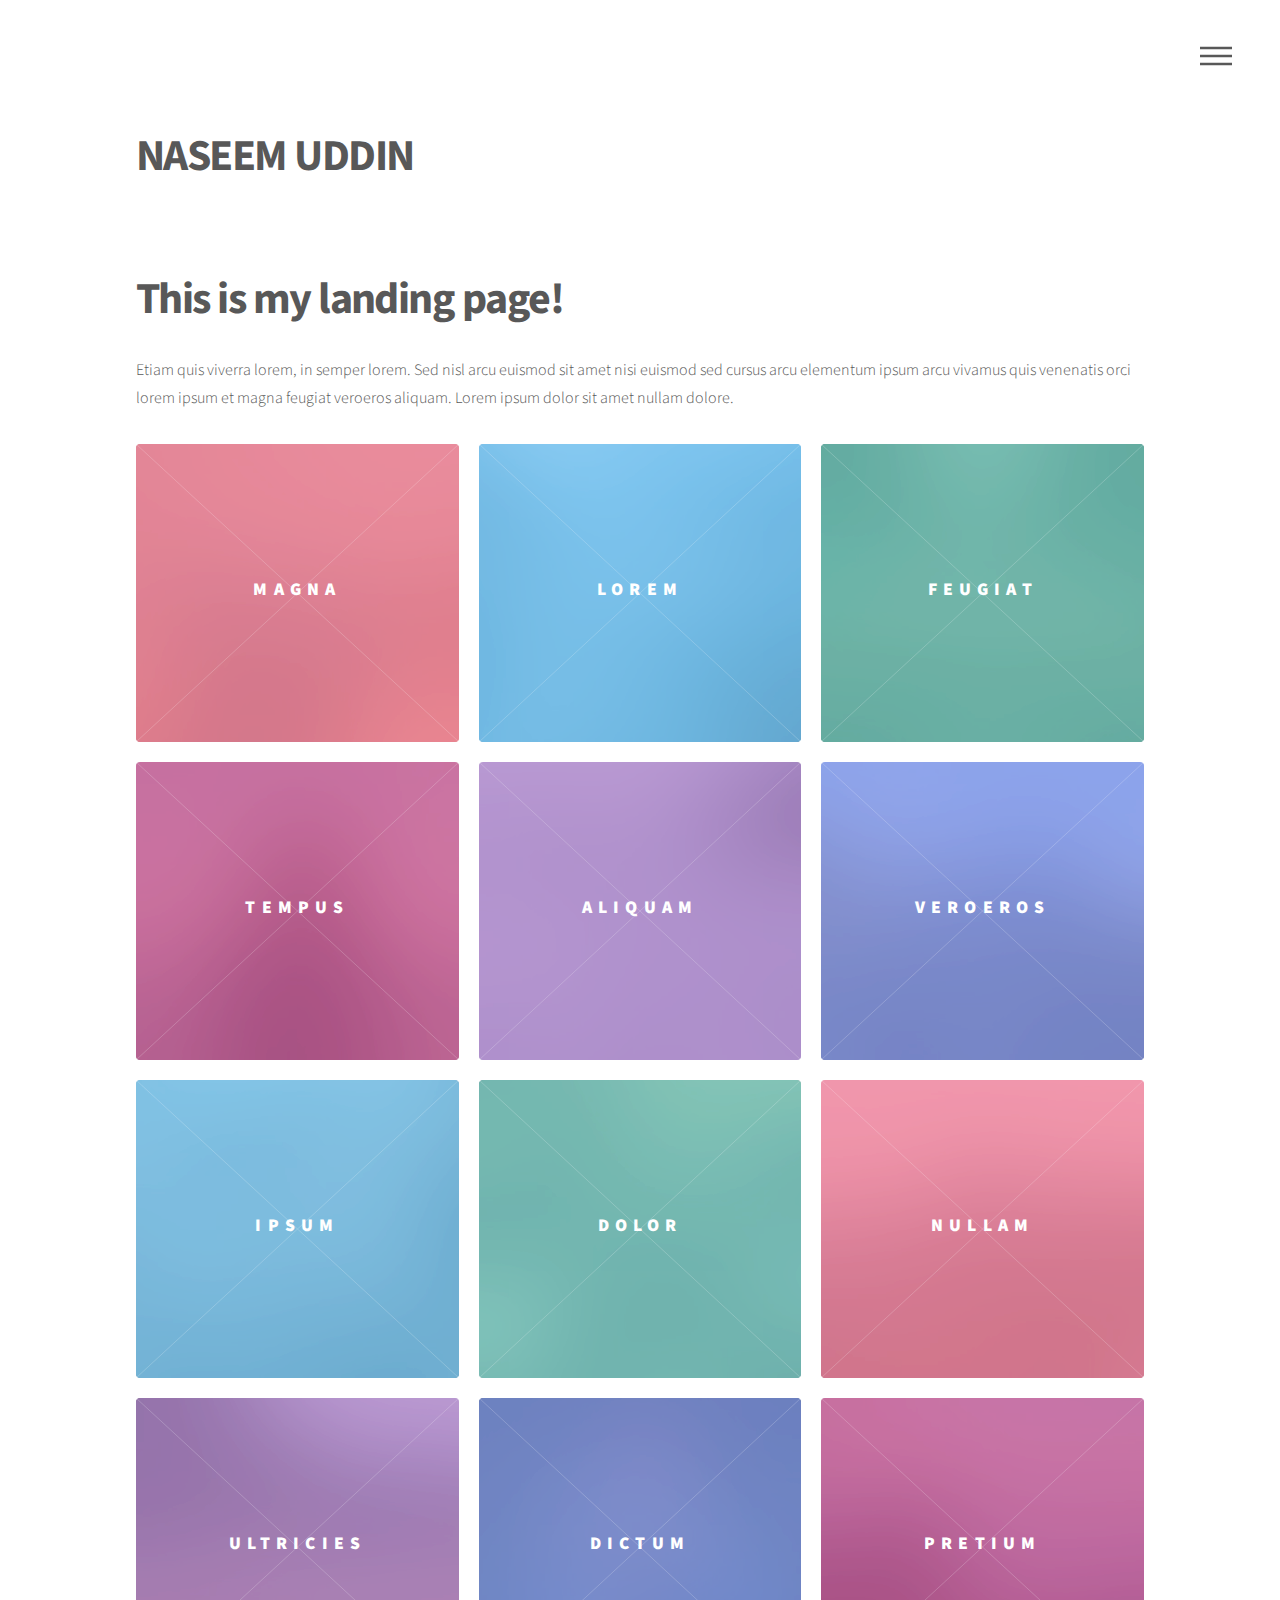
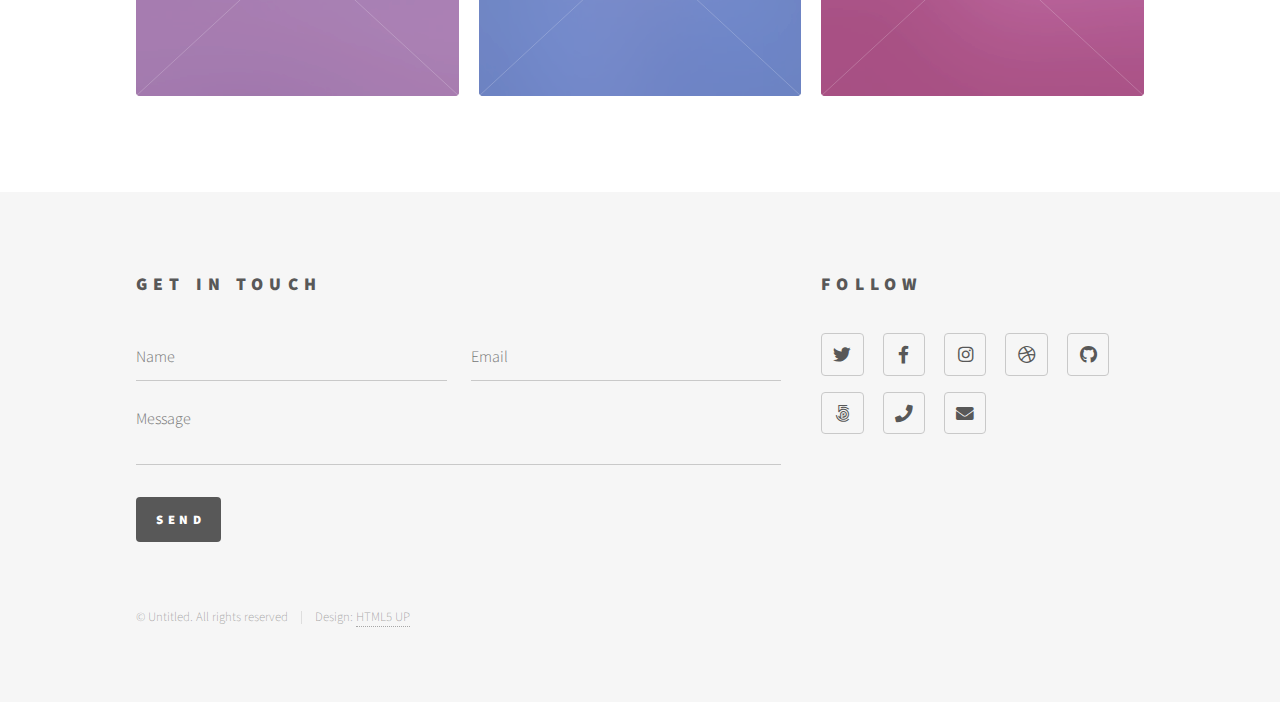
==== index.html @ 799dd259 "first commit" ====
<!DOCTYPE HTML>
<!--
	Phantom by HTML5 UP
	html5up.net | @ajlkn
	Free for personal and commercial use under the CCA 3.0 license (html5up.net/license)
-->
<html>
	<head>
		<title>Naseem Uddin</title>
		<meta charset="utf-8" />
		<meta name="viewport" content="width=device-width, initial-scale=1, user-scalable=no" />
		<link rel="stylesheet" href="assets/css/main.css" />
		<noscript><link rel="stylesheet" href="assets/css/noscript.css" /></noscript>
	</head>
	<body class="is-preload">
		<!-- Wrapper -->
			<div id="wrapper">

				<!-- Header -->
					<header id="header">
						<div class="inner">

							<!-- Logo -->
								<a href="index.html" class="logo">
									<h1><span class="title">Naseem Uddin</span></h1>
								</a>

							<!-- Nav -->
								<nav>
									<ul>
										<li><a href="#menu">Menu</a></li>
									</ul>
								</nav>

						</div>
					</header>

				<!-- Menu -->
					<nav id="menu">
						<h2>Menu</h2>
						<ul>
							<li><a href="index.html">Home</a></li>
							<li><a href="generic.html">Ipsum veroeros</a></li>
							<li><a href="generic.html">Tempus etiam</a></li>
							<li><a href="generic.html">Consequat dolor</a></li>
							<li><a href="elements.html">Elements</a></li>
						</ul>
					</nav>

				<!-- Main -->
					<div id="main">
						<div class="inner">
							<header>
								<h1>This is my landing page!</h1>
								<p>Etiam quis viverra lorem, in semper lorem. Sed nisl arcu euismod sit amet nisi euismod sed cursus arcu elementum ipsum arcu vivamus quis venenatis orci lorem ipsum et magna feugiat veroeros aliquam. Lorem ipsum dolor sit amet nullam dolore.</p>
							</header>
							<section class="tiles">
								<article class="style1">
									<span class="image">
										<img src="images/pic01.jpg" alt="" />
									</span>
									<a href="generic.html">
										<h2>Magna</h2>
										<div class="content">
											<p>Sed nisl arcu euismod sit amet nisi lorem etiam dolor veroeros et feugiat.</p>
										</div>
									</a>
								</article>
								<article class="style2">
									<span class="image">
										<img src="images/pic02.jpg" alt="" />
									</span>
									<a href="generic.html">
										<h2>Lorem</h2>
										<div class="content">
											<p>Sed nisl arcu euismod sit amet nisi lorem etiam dolor veroeros et feugiat.</p>
										</div>
									</a>
								</article>
								<article class="style3">
									<span class="image">
										<img src="images/pic03.jpg" alt="" />
									</span>
									<a href="generic.html">
										<h2>Feugiat</h2>
										<div class="content">
											<p>Sed nisl arcu euismod sit amet nisi lorem etiam dolor veroeros et feugiat.</p>
										</div>
									</a>
								</article>
								<article class="style4">
									<span class="image">
										<img src="images/pic04.jpg" alt="" />
									</span>
									<a href="generic.html">
										<h2>Tempus</h2>
										<div class="content">
											<p>Sed nisl arcu euismod sit amet nisi lorem etiam dolor veroeros et feugiat.</p>
										</div>
									</a>
								</article>
								<article class="style5">
									<span class="image">
										<img src="images/pic05.jpg" alt="" />
									</span>
									<a href="generic.html">
										<h2>Aliquam</h2>
										<div class="content">
											<p>Sed nisl arcu euismod sit amet nisi lorem etiam dolor veroeros et feugiat.</p>
										</div>
									</a>
								</article>
								<article class="style6">
									<span class="image">
										<img src="images/pic06.jpg" alt="" />
									</span>
									<a href="generic.html">
										<h2>Veroeros</h2>
										<div class="content">
											<p>Sed nisl arcu euismod sit amet nisi lorem etiam dolor veroeros et feugiat.</p>
										</div>
									</a>
								</article>
								<article class="style2">
									<span class="image">
										<img src="images/pic07.jpg" alt="" />
									</span>
									<a href="generic.html">
										<h2>Ipsum</h2>
										<div class="content">
											<p>Sed nisl arcu euismod sit amet nisi lorem etiam dolor veroeros et feugiat.</p>
										</div>
									</a>
								</article>
								<article class="style3">
									<span class="image">
										<img src="images/pic08.jpg" alt="" />
									</span>
									<a href="generic.html">
										<h2>Dolor</h2>
										<div class="content">
											<p>Sed nisl arcu euismod sit amet nisi lorem etiam dolor veroeros et feugiat.</p>
										</div>
									</a>
								</article>
								<article class="style1">
									<span class="image">
										<img src="images/pic09.jpg" alt="" />
									</span>
									<a href="generic.html">
										<h2>Nullam</h2>
										<div class="content">
											<p>Sed nisl arcu euismod sit amet nisi lorem etiam dolor veroeros et feugiat.</p>
										</div>
									</a>
								</article>
								<article class="style5">
									<span class="image">
										<img src="images/pic10.jpg" alt="" />
									</span>
									<a href="generic.html">
										<h2>Ultricies</h2>
										<div class="content">
											<p>Sed nisl arcu euismod sit amet nisi lorem etiam dolor veroeros et feugiat.</p>
										</div>
									</a>
								</article>
								<article class="style6">
									<span class="image">
										<img src="images/pic11.jpg" alt="" />
									</span>
									<a href="generic.html">
										<h2>Dictum</h2>
										<div class="content">
											<p>Sed nisl arcu euismod sit amet nisi lorem etiam dolor veroeros et feugiat.</p>
										</div>
									</a>
								</article>
								<article class="style4">
									<span class="image">
										<img src="images/pic12.jpg" alt="" />
									</span>
									<a href="generic.html">
										<h2>Pretium</h2>
										<div class="content">
											<p>Sed nisl arcu euismod sit amet nisi lorem etiam dolor veroeros et feugiat.</p>
										</div>
									</a>
								</article>
							</section>
						</div>
					</div>

				<!-- Footer -->
					<footer id="footer">
						<div class="inner">
							<section>
								<h2>Get in touch</h2>
								<form method="post" action="#">
									<div class="fields">
										<div class="field half">
											<input type="text" name="name" id="name" placeholder="Name" />
										</div>
										<div class="field half">
											<input type="email" name="email" id="email" placeholder="Email" />
										</div>
										<div class="field">
											<textarea name="message" id="message" placeholder="Message"></textarea>
										</div>
									</div>
									<ul class="actions">
										<li><input type="submit" value="Send" class="primary" /></li>
									</ul>
								</form>
							</section>
							<section>
								<h2>Follow</h2>
								<ul class="icons">
									<li><a href="#" class="icon brands style2 fa-twitter"><span class="label">Twitter</span></a></li>
									<li><a href="#" class="icon brands style2 fa-facebook-f"><span class="label">Facebook</span></a></li>
									<li><a href="#" class="icon brands style2 fa-instagram"><span class="label">Instagram</span></a></li>
									<li><a href="#" class="icon brands style2 fa-dribbble"><span class="label">Dribbble</span></a></li>
									<li><a href="#" class="icon brands style2 fa-github"><span class="label">GitHub</span></a></li>
									<li><a href="#" class="icon brands style2 fa-500px"><span class="label">500px</span></a></li>
									<li><a href="#" class="icon solid style2 fa-phone"><span class="label">Phone</span></a></li>
									<li><a href="#" class="icon solid style2 fa-envelope"><span class="label">Email</span></a></li>
								</ul>
							</section>
							<ul class="copyright">
								<li>&copy; Untitled. All rights reserved</li><li>Design: <a href="http://html5up.net">HTML5 UP</a></li>
							</ul>
						</div>
					</footer>

			</div>

		<!-- Scripts -->
			<script src="assets/js/jquery.min.js"></script>
			<script src="assets/js/browser.min.js"></script>
			<script src="assets/js/breakpoints.min.js"></script>
			<script src="assets/js/util.js"></script>
			<script src="assets/js/main.js"></script>

	</body>
</html>
---- assets/css/main.css ----
@import url(fontawesome-all.min.css);
@import url("https://fonts.googleapis.com/css?family=Source+Sans+Pro:300,700,900");

/*
	Phantom by HTML5 UP
	html5up.net | @ajlkn
	Free for personal and commercial use under the CCA 3.0 license (html5up.net/license)
*/

html, body, div, span, applet, object,
iframe, h1, h2, h3, h4, h5, h6, p, blockquote,
pre, a, abbr, acronym, address, big, cite,
code, del, dfn, em, img, ins, kbd, q, s, samp,
small, strike, strong, sub, sup, tt, var, b,
u, i, center, dl, dt, dd, ol, ul, li, fieldset,
form, label, legend, table, caption, tbody,
tfoot, thead, tr, th, td, article, aside,
canvas, details, embed, figure, figcaption,
footer, header, hgroup, menu, nav, output, ruby,
section, summary, time, mark, audio, video {
	margin: 0;
	padding: 0;
	border: 0;
	font-size: 100%;
	font: inherit;
	vertical-align: baseline;}

article, aside, details, figcaption, figure,
footer, header, hgroup, menu, nav, section {
	display: block;}

body {
	line-height: 1;
}

ol, ul {
	list-style: none;
}

blockquote, q {
	quotes: none;
}

	blockquote:before, blockquote:after, q:before, q:after {
		content: '';
		content: none;
	}

table {
	border-collapse: collapse;
	border-spacing: 0;
}

body {
	-webkit-text-size-adjust: none;
}

mark {
	background-color: transparent;
	color: inherit;
}

input::-moz-focus-inner {
	border: 0;
	padding: 0;
}

input, select, textarea {
	-moz-appearance: none;
	-webkit-appearance: none;
	-ms-appearance: none;
	appearance: none;
}

/* Basic */

	@-ms-viewport {
		width: device-width;
	}

	body {
		-ms-overflow-style: scrollbar;
	}

	@media screen and (max-width: 480px) {

		html, body {
			min-width: 320px;
		}

	}

	html {
		box-sizing: border-box;
	}

	*, *:before, *:after {
		box-sizing: inherit;
	}

	body {
		background: #ffffff;
	}

		body.is-preload *, body.is-preload *:before, body.is-preload *:after {
			-moz-animation: none !important;
			-webkit-animation: none !important;
			-ms-animation: none !important;
			animation: none !important;
			-moz-transition: none !important;
			-webkit-transition: none !important;
			-ms-transition: none !important;
			transition: none !important;
		}

/* Type */

	body, input, select, textarea {
		color: #585858;
		font-family: "Source Sans Pro", Helvetica, sans-serif;
		font-size: 16pt;
		font-weight: 300;
		line-height: 1.75;
	}

		@media screen and (max-width: 1680px) {

			body, input, select, textarea {
				font-size: 14pt;
			}

		}

		@media screen and (max-width: 1280px) {

			body, input, select, textarea {
				font-size: 12pt;
			}

		}

	a {
		-moz-transition: border-bottom-color 0.2s ease, color 0.2s ease;
		-webkit-transition: border-bottom-color 0.2s ease, color 0.2s ease;
		-ms-transition: border-bottom-color 0.2s ease, color 0.2s ease;
		transition: border-bottom-color 0.2s ease, color 0.2s ease;
		text-decoration: none;
		color: #585858;
		border-bottom: dotted 1px rgba(88, 88, 88, 0.5);
	}

		a:hover {
			border-bottom-color: transparent;
			color: #f2849e !important;
		}

	strong, b {
		font-weight: 900;
	}

	em, i {
		font-style: italic;
	}

	p {
		margin: 0 0 2em 0;
	}

	h1 {
		font-size: 2.75em;
		font-weight: 700;
		line-height: 1.3;
		margin: 0 0 1em 0;
		letter-spacing: -0.035em;
	}

		h1 a {
			color: inherit;
		}

		@media screen and (max-width: 736px) {

			h1 {
				font-size: 2em;
				margin: 0 0 1em 0;
			}

		}

		@media screen and (max-width: 360px) {

			h1 {
				font-size: 1.75em;
			}

		}

	h2, h3, h4, h5, h6 {
		font-weight: 900;
		line-height: 1.5;
		margin: 0 0 2em 0;
		text-transform: uppercase;
		letter-spacing: 0.35em;
	}

		h2 a, h3 a, h4 a, h5 a, h6 a {
			color: inherit;
		}

	h2 {
		font-size: 1.1em;
	}

	h3 {
		font-size: 1em;
	}

	h4 {
		font-size: 0.8em;
	}

	h5 {
		font-size: 0.8em;
	}

	h6 {
		font-size: 0.8em;
	}

	@media screen and (max-width: 980px) {

		h1 br, h2 br, h3 br, h4 br, h5 br, h6 br {
			display: none;
		}

	}

	@media screen and (max-width: 736px) {

		h2 {
			font-size: 1em;
		}

		h3 {
			font-size: 0.8em;
		}

	}

	sub {
		font-size: 0.8em;
		position: relative;
		top: 0.5em;
	}

	sup {
		font-size: 0.8em;
		position: relative;
		top: -0.5em;
	}

	blockquote {
		border-left: solid 4px #c9c9c9;
		font-style: italic;
		margin: 0 0 2em 0;
		padding: 0.5em 0 0.5em 2em;
	}

	code {
		background: rgba(144, 144, 144, 0.075);
		border-radius: 4px;
		border: solid 1px #c9c9c9;
		font-family: "Courier New", monospace;
		font-size: 0.9em;
		margin: 0 0.25em;
		padding: 0.25em 0.65em;
	}

	pre {
		-webkit-overflow-scrolling: touch;
		font-family: "Courier New", monospace;
		font-size: 0.9em;
		margin: 0 0 2em 0;
	}

		pre code {
			display: block;
			line-height: 1.75;
			padding: 1em 1.5em;
			overflow-x: auto;
		}

	hr {
		border: 0;
		border-bottom: solid 1px #c9c9c9;
		margin: 2em 0;
	}

		hr.major {
			margin: 3em 0;
		}

	.align-left {
		text-align: left;
	}

	.align-center {
		text-align: center;
	}

	.align-right {
		text-align: right;
	}

/* Row */

	.row {
		display: flex;
		flex-wrap: wrap;
		box-sizing: border-box;
		align-items: stretch;
	}

		.row > * {
			box-sizing: border-box;
		}

		.row.gtr-uniform > * > :last-child {
			margin-bottom: 0;
		}

		.row.aln-left {
			justify-content: flex-start;
		}

		.row.aln-center {
			justify-content: center;
		}

		.row.aln-right {
			justify-content: flex-end;
		}

		.row.aln-top {
			align-items: flex-start;
		}

		.row.aln-middle {
			align-items: center;
		}

		.row.aln-bottom {
			align-items: flex-end;
		}

		.row > .imp {
			order: -1;
		}

		.row > .col-1 {
			width: 8.33333%;
		}

		.row > .off-1 {
			margin-left: 8.33333%;
		}

		.row > .col-2 {
			width: 16.66667%;
		}

		.row > .off-2 {
			margin-left: 16.66667%;
		}

		.row > .col-3 {
			width: 25%;
		}

		.row > .off-3 {
			margin-left: 25%;
		}

		.row > .col-4 {
			width: 33.33333%;
		}

		.row > .off-4 {
			margin-left: 33.33333%;
		}

		.row > .col-5 {
			width: 41.66667%;
		}

		.row > .off-5 {
			margin-left: 41.66667%;
		}

		.row > .col-6 {
			width: 50%;
		}

		.row > .off-6 {
			margin-left: 50%;
		}

		.row > .col-7 {
			width: 58.33333%;
		}

		.row > .off-7 {
			margin-left: 58.33333%;
		}

		.row > .col-8 {
			width: 66.66667%;
		}

		.row > .off-8 {
			margin-left: 66.66667%;
		}

		.row > .col-9 {
			width: 75%;
		}

		.row > .off-9 {
			margin-left: 75%;
		}

		.row > .col-10 {
			width: 83.33333%;
		}

		.row > .off-10 {
			margin-left: 83.33333%;
		}

		.row > .col-11 {
			width: 91.66667%;
		}

		.row > .off-11 {
			margin-left: 91.66667%;
		}

		.row > .col-12 {
			width: 100%;
		}

		.row > .off-12 {
			margin-left: 100%;
		}

		.row.gtr-0 {
			margin-top: 0;
			margin-left: 0em;
		}

			.row.gtr-0 > * {
				padding: 0 0 0 0em;
			}

			.row.gtr-0.gtr-uniform {
				margin-top: 0em;
			}

				.row.gtr-0.gtr-uniform > * {
					padding-top: 0em;
				}

		.row.gtr-25 {
			margin-top: 0;
			margin-left: -0.5em;
		}

			.row.gtr-25 > * {
				padding: 0 0 0 0.5em;
			}

			.row.gtr-25.gtr-uniform {
				margin-top: -0.5em;
			}

				.row.gtr-25.gtr-uniform > * {
					padding-top: 0.5em;
				}

		.row.gtr-50 {
			margin-top: 0;
			margin-left: -1em;
		}

			.row.gtr-50 > * {
				padding: 0 0 0 1em;
			}

			.row.gtr-50.gtr-uniform {
				margin-top: -1em;
			}

				.row.gtr-50.gtr-uniform > * {
					padding-top: 1em;
				}

		.row {
			margin-top: 0;
			margin-left: -2em;
		}

			.row > * {
				padding: 0 0 0 2em;
			}

			.row.gtr-uniform {
				margin-top: -2em;
			}

				.row.gtr-uniform > * {
					padding-top: 2em;
				}

		.row.gtr-150 {
			margin-top: 0;
			margin-left: -3em;
		}

			.row.gtr-150 > * {
				padding: 0 0 0 3em;
			}

			.row.gtr-150.gtr-uniform {
				margin-top: -3em;
			}

				.row.gtr-150.gtr-uniform > * {
					padding-top: 3em;
				}

		.row.gtr-200 {
			margin-top: 0;
			margin-left: -4em;
		}

			.row.gtr-200 > * {
				padding: 0 0 0 4em;
			}

			.row.gtr-200.gtr-uniform {
				margin-top: -4em;
			}

				.row.gtr-200.gtr-uniform > * {
					padding-top: 4em;
				}

		@media screen and (max-width: 1680px) {

			.row {
				display: flex;
				flex-wrap: wrap;
				box-sizing: border-box;
				align-items: stretch;
			}

				.row > * {
					box-sizing: border-box;
				}

				.row.gtr-uniform > * > :last-child {
					margin-bottom: 0;
				}

				.row.aln-left {
					justify-content: flex-start;
				}

				.row.aln-center {
					justify-content: center;
				}

				.row.aln-right {
					justify-content: flex-end;
				}

				.row.aln-top {
					align-items: flex-start;
				}

				.row.aln-middle {
					align-items: center;
				}

				.row.aln-bottom {
					align-items: flex-end;
				}

				.row > .imp-xlarge {
					order: -1;
				}

				.row > .col-1-xlarge {
					width: 8.33333%;
				}

				.row > .off-1-xlarge {
					margin-left: 8.33333%;
				}

				.row > .col-2-xlarge {
					width: 16.66667%;
				}

				.row > .off-2-xlarge {
					margin-left: 16.66667%;
				}

				.row > .col-3-xlarge {
					width: 25%;
				}

				.row > .off-3-xlarge {
					margin-left: 25%;
				}

				.row > .col-4-xlarge {
					width: 33.33333%;
				}

				.row > .off-4-xlarge {
					margin-left: 33.33333%;
				}

				.row > .col-5-xlarge {
					width: 41.66667%;
				}

				.row > .off-5-xlarge {
					margin-left: 41.66667%;
				}

				.row > .col-6-xlarge {
					width: 50%;
				}

				.row > .off-6-xlarge {
					margin-left: 50%;
				}

				.row > .col-7-xlarge {
					width: 58.33333%;
				}

				.row > .off-7-xlarge {
					margin-left: 58.33333%;
				}

				.row > .col-8-xlarge {
					width: 66.66667%;
				}

				.row > .off-8-xlarge {
					margin-left: 66.66667%;
				}

				.row > .col-9-xlarge {
					width: 75%;
				}

				.row > .off-9-xlarge {
					margin-left: 75%;
				}

				.row > .col-10-xlarge {
					width: 83.33333%;
				}

				.row > .off-10-xlarge {
					margin-left: 83.33333%;
				}

				.row > .col-11-xlarge {
					width: 91.66667%;
				}

				.row > .off-11-xlarge {
					margin-left: 91.66667%;
				}

				.row > .col-12-xlarge {
					width: 100%;
				}

				.row > .off-12-xlarge {
					margin-left: 100%;
				}

				.row.gtr-0 {
					margin-top: 0;
					margin-left: 0em;
				}

					.row.gtr-0 > * {
						padding: 0 0 0 0em;
					}

					.row.gtr-0.gtr-uniform {
						margin-top: 0em;
					}

						.row.gtr-0.gtr-uniform > * {
							padding-top: 0em;
						}

				.row.gtr-25 {
					margin-top: 0;
					margin-left: -0.5em;
				}

					.row.gtr-25 > * {
						padding: 0 0 0 0.5em;
					}

					.row.gtr-25.gtr-uniform {
						margin-top: -0.5em;
					}

						.row.gtr-25.gtr-uniform > * {
							padding-top: 0.5em;
						}

				.row.gtr-50 {
					margin-top: 0;
					margin-left: -1em;
				}

					.row.gtr-50 > * {
						padding: 0 0 0 1em;
					}

					.row.gtr-50.gtr-uniform {
						margin-top: -1em;
					}

						.row.gtr-50.gtr-uniform > * {
							padding-top: 1em;
						}

				.row {
					margin-top: 0;
					margin-left: -2em;
				}

					.row > * {
						padding: 0 0 0 2em;
					}

					.row.gtr-uniform {
						margin-top: -2em;
					}

						.row.gtr-uniform > * {
							padding-top: 2em;
						}

				.row.gtr-150 {
					margin-top: 0;
					margin-left: -3em;
				}

					.row.gtr-150 > * {
						padding: 0 0 0 3em;
					}

					.row.gtr-150.gtr-uniform {
						margin-top: -3em;
					}

						.row.gtr-150.gtr-uniform > * {
							padding-top: 3em;
						}

				.row.gtr-200 {
					margin-top: 0;
					margin-left: -4em;
				}

					.row.gtr-200 > * {
						padding: 0 0 0 4em;
					}

					.row.gtr-200.gtr-uniform {
						margin-top: -4em;
					}

						.row.gtr-200.gtr-uniform > * {
							padding-top: 4em;
						}

		}

		@media screen and (max-width: 1280px) {

			.row {
				display: flex;
				flex-wrap: wrap;
				box-sizing: border-box;
				align-items: stretch;
			}

				.row > * {
					box-sizing: border-box;
				}

				.row.gtr-uniform > * > :last-child {
					margin-bottom: 0;
				}

				.row.aln-left {
					justify-content: flex-start;
				}

				.row.aln-center {
					justify-content: center;
				}

				.row.aln-right {
					justify-content: flex-end;
				}

				.row.aln-top {
					align-items: flex-start;
				}

				.row.aln-middle {
					align-items: center;
				}

				.row.aln-bottom {
					align-items: flex-end;
				}

				.row > .imp-large {
					order: -1;
				}

				.row > .col-1-large {
					width: 8.33333%;
				}

				.row > .off-1-large {
					margin-left: 8.33333%;
				}

				.row > .col-2-large {
					width: 16.66667%;
				}

				.row > .off-2-large {
					margin-left: 16.66667%;
				}

				.row > .col-3-large {
					width: 25%;
				}

				.row > .off-3-large {
					margin-left: 25%;
				}

				.row > .col-4-large {
					width: 33.33333%;
				}

				.row > .off-4-large {
					margin-left: 33.33333%;
				}

				.row > .col-5-large {
					width: 41.66667%;
				}

				.row > .off-5-large {
					margin-left: 41.66667%;
				}

				.row > .col-6-large {
					width: 50%;
				}

				.row > .off-6-large {
					margin-left: 50%;
				}

				.row > .col-7-large {
					width: 58.33333%;
				}

				.row > .off-7-large {
					margin-left: 58.33333%;
				}

				.row > .col-8-large {
					width: 66.66667%;
				}

				.row > .off-8-large {
					margin-left: 66.66667%;
				}

				.row > .col-9-large {
					width: 75%;
				}

				.row > .off-9-large {
					margin-left: 75%;
				}

				.row > .col-10-large {
					width: 83.33333%;
				}

				.row > .off-10-large {
					margin-left: 83.33333%;
				}

				.row > .col-11-large {
					width: 91.66667%;
				}

				.row > .off-11-large {
					margin-left: 91.66667%;
				}

				.row > .col-12-large {
					width: 100%;
				}

				.row > .off-12-large {
					margin-left: 100%;
				}

				.row.gtr-0 {
					margin-top: 0;
					margin-left: 0em;
				}

					.row.gtr-0 > * {
						padding: 0 0 0 0em;
					}

					.row.gtr-0.gtr-uniform {
						margin-top: 0em;
					}

						.row.gtr-0.gtr-uniform > * {
							padding-top: 0em;
						}

				.row.gtr-25 {
					margin-top: 0;
					margin-left: -0.5em;
				}

					.row.gtr-25 > * {
						padding: 0 0 0 0.5em;
					}

					.row.gtr-25.gtr-uniform {
						margin-top: -0.5em;
					}

						.row.gtr-25.gtr-uniform > * {
							padding-top: 0.5em;
						}

				.row.gtr-50 {
					margin-top: 0;
					margin-left: -1em;
				}

					.row.gtr-50 > * {
						padding: 0 0 0 1em;
					}

					.row.gtr-50.gtr-uniform {
						margin-top: -1em;
					}

						.row.gtr-50.gtr-uniform > * {
							padding-top: 1em;
						}

				.row {
					margin-top: 0;
					margin-left: -2em;
				}

					.row > * {
						padding: 0 0 0 2em;
					}

					.row.gtr-uniform {
						margin-top: -2em;
					}

						.row.gtr-uniform > * {
							padding-top: 2em;
						}

				.row.gtr-150 {
					margin-top: 0;
					margin-left: -3em;
				}

					.row.gtr-150 > * {
						padding: 0 0 0 3em;
					}

					.row.gtr-150.gtr-uniform {
						margin-top: -3em;
					}

						.row.gtr-150.gtr-uniform > * {
							padding-top: 3em;
						}

				.row.gtr-200 {
					margin-top: 0;
					margin-left: -4em;
				}

					.row.gtr-200 > * {
						padding: 0 0 0 4em;
					}

					.row.gtr-200.gtr-uniform {
						margin-top: -4em;
					}

						.row.gtr-200.gtr-uniform > * {
							padding-top: 4em;
						}

		}

		@media screen and (max-width: 980px) {

			.row {
				display: flex;
				flex-wrap: wrap;
				box-sizing: border-box;
				align-items: stretch;
			}

				.row > * {
					box-sizing: border-box;
				}

				.row.gtr-uniform > * > :last-child {
					margin-bottom: 0;
				}

				.row.aln-left {
					justify-content: flex-start;
				}

				.row.aln-center {
					justify-content: center;
				}

				.row.aln-right {
					justify-content: flex-end;
				}

				.row.aln-top {
					align-items: flex-start;
				}

				.row.aln-middle {
					align-items: center;
				}

				.row.aln-bottom {
					align-items: flex-end;
				}

				.row > .imp-medium {
					order: -1;
				}

				.row > .col-1-medium {
					width: 8.33333%;
				}

				.row > .off-1-medium {
					margin-left: 8.33333%;
				}

				.row > .col-2-medium {
					width: 16.66667%;
				}

				.row > .off-2-medium {
					margin-left: 16.66667%;
				}

				.row > .col-3-medium {
					width: 25%;
				}

				.row > .off-3-medium {
					margin-left: 25%;
				}

				.row > .col-4-medium {
					width: 33.33333%;
				}

				.row > .off-4-medium {
					margin-left: 33.33333%;
				}

				.row > .col-5-medium {
					width: 41.66667%;
				}

				.row > .off-5-medium {
					margin-left: 41.66667%;
				}

				.row > .col-6-medium {
					width: 50%;
				}

				.row > .off-6-medium {
					margin-left: 50%;
				}

				.row > .col-7-medium {
					width: 58.33333%;
				}

				.row > .off-7-medium {
					margin-left: 58.33333%;
				}

				.row > .col-8-medium {
					width: 66.66667%;
				}

				.row > .off-8-medium {
					margin-left: 66.66667%;
				}

				.row > .col-9-medium {
					width: 75%;
				}

				.row > .off-9-medium {
					margin-left: 75%;
				}

				.row > .col-10-medium {
					width: 83.33333%;
				}

				.row > .off-10-medium {
					margin-left: 83.33333%;
				}

				.row > .col-11-medium {
					width: 91.66667%;
				}

				.row > .off-11-medium {
					margin-left: 91.66667%;
				}

				.row > .col-12-medium {
					width: 100%;
				}

				.row > .off-12-medium {
					margin-left: 100%;
				}

				.row.gtr-0 {
					margin-top: 0;
					margin-left: 0em;
				}

					.row.gtr-0 > * {
						padding: 0 0 0 0em;
					}

					.row.gtr-0.gtr-uniform {
						margin-top: 0em;
					}

						.row.gtr-0.gtr-uniform > * {
							padding-top: 0em;
						}

				.row.gtr-25 {
					margin-top: 0;
					margin-left: -0.375em;
				}

					.row.gtr-25 > * {
						padding: 0 0 0 0.375em;
					}

					.row.gtr-25.gtr-uniform {
						margin-top: -0.375em;
					}

						.row.gtr-25.gtr-uniform > * {
							padding-top: 0.375em;
						}

				.row.gtr-50 {
					margin-top: 0;
					margin-left: -0.75em;
				}

					.row.gtr-50 > * {
						padding: 0 0 0 0.75em;
					}

					.row.gtr-50.gtr-uniform {
						margin-top: -0.75em;
					}

						.row.gtr-50.gtr-uniform > * {
							padding-top: 0.75em;
						}

				.row {
					margin-top: 0;
					margin-left: -1.5em;
				}

					.row > * {
						padding: 0 0 0 1.5em;
					}

					.row.gtr-uniform {
						margin-top: -1.5em;
					}

						.row.gtr-uniform > * {
							padding-top: 1.5em;
						}

				.row.gtr-150 {
					margin-top: 0;
					margin-left: -2.25em;
				}

					.row.gtr-150 > * {
						padding: 0 0 0 2.25em;
					}

					.row.gtr-150.gtr-uniform {
						margin-top: -2.25em;
					}

						.row.gtr-150.gtr-uniform > * {
							padding-top: 2.25em;
						}

				.row.gtr-200 {
					margin-top: 0;
					margin-left: -3em;
				}

					.row.gtr-200 > * {
						padding: 0 0 0 3em;
					}

					.row.gtr-200.gtr-uniform {
						margin-top: -3em;
					}

						.row.gtr-200.gtr-uniform > * {
							padding-top: 3em;
						}

		}

		@media screen and (max-width: 736px) {

			.row {
				display: flex;
				flex-wrap: wrap;
				box-sizing: border-box;
				align-items: stretch;
			}

				.row > * {
					box-sizing: border-box;
				}

				.row.gtr-uniform > * > :last-child {
					margin-bottom: 0;
				}

				.row.aln-left {
					justify-content: flex-start;
				}

				.row.aln-center {
					justify-content: center;
				}

				.row.aln-right {
					justify-content: flex-end;
				}

				.row.aln-top {
					align-items: flex-start;
				}

				.row.aln-middle {
					align-items: center;
				}

				.row.aln-bottom {
					align-items: flex-end;
				}

				.row > .imp-small {
					order: -1;
				}

				.row > .col-1-small {
					width: 8.33333%;
				}

				.row > .off-1-small {
					margin-left: 8.33333%;
				}

				.row > .col-2-small {
					width: 16.66667%;
				}

				.row > .off-2-small {
					margin-left: 16.66667%;
				}

				.row > .col-3-small {
					width: 25%;
				}

				.row > .off-3-small {
					margin-left: 25%;
				}

				.row > .col-4-small {
					width: 33.33333%;
				}

				.row > .off-4-small {
					margin-left: 33.33333%;
				}

				.row > .col-5-small {
					width: 41.66667%;
				}

				.row > .off-5-small {
					margin-left: 41.66667%;
				}

				.row > .col-6-small {
					width: 50%;
				}

				.row > .off-6-small {
					margin-left: 50%;
				}

				.row > .col-7-small {
					width: 58.33333%;
				}

				.row > .off-7-small {
					margin-left: 58.33333%;
				}

				.row > .col-8-small {
					width: 66.66667%;
				}

				.row > .off-8-small {
					margin-left: 66.66667%;
				}

				.row > .col-9-small {
					width: 75%;
				}

				.row > .off-9-small {
					margin-left: 75%;
				}

				.row > .col-10-small {
					width: 83.33333%;
				}

				.row > .off-10-small {
					margin-left: 83.33333%;
				}

				.row > .col-11-small {
					width: 91.66667%;
				}

				.row > .off-11-small {
					margin-left: 91.66667%;
				}

				.row > .col-12-small {
					width: 100%;
				}

				.row > .off-12-small {
					margin-left: 100%;
				}

				.row.gtr-0 {
					margin-top: 0;
					margin-left: 0em;
				}

					.row.gtr-0 > * {
						padding: 0 0 0 0em;
					}

					.row.gtr-0.gtr-uniform {
						margin-top: 0em;
					}

						.row.gtr-0.gtr-uniform > * {
							padding-top: 0em;
						}

				.row.gtr-25 {
					margin-top: 0;
					margin-left: -0.25em;
				}

					.row.gtr-25 > * {
						padding: 0 0 0 0.25em;
					}

					.row.gtr-25.gtr-uniform {
						margin-top: -0.25em;
					}

						.row.gtr-25.gtr-uniform > * {
							padding-top: 0.25em;
						}

				.row.gtr-50 {
					margin-top: 0;
					margin-left: -0.5em;
				}

					.row.gtr-50 > * {
						padding: 0 0 0 0.5em;
					}

					.row.gtr-50.gtr-uniform {
						margin-top: -0.5em;
					}

						.row.gtr-50.gtr-uniform > * {
							padding-top: 0.5em;
						}

				.row {
					margin-top: 0;
					margin-left: -1em;
				}

					.row > * {
						padding: 0 0 0 1em;
					}

					.row.gtr-uniform {
						margin-top: -1em;
					}

						.row.gtr-uniform > * {
							padding-top: 1em;
						}

				.row.gtr-150 {
					margin-top: 0;
					margin-left: -1.5em;
				}

					.row.gtr-150 > * {
						padding: 0 0 0 1.5em;
					}

					.row.gtr-150.gtr-uniform {
						margin-top: -1.5em;
					}

						.row.gtr-150.gtr-uniform > * {
							padding-top: 1.5em;
						}

				.row.gtr-200 {
					margin-top: 0;
					margin-left: -2em;
				}

					.row.gtr-200 > * {
						padding: 0 0 0 2em;
					}

					.row.gtr-200.gtr-uniform {
						margin-top: -2em;
					}

						.row.gtr-200.gtr-uniform > * {
							padding-top: 2em;
						}

		}

		@media screen and (max-width: 480px) {

			.row {
				display: flex;
				flex-wrap: wrap;
				box-sizing: border-box;
				align-items: stretch;
			}

				.row > * {
					box-sizing: border-box;
				}

				.row.gtr-uniform > * > :last-child {
					margin-bottom: 0;
				}

				.row.aln-left {
					justify-content: flex-start;
				}

				.row.aln-center {
					justify-content: center;
				}

				.row.aln-right {
					justify-content: flex-end;
				}

				.row.aln-top {
					align-items: flex-start;
				}

				.row.aln-middle {
					align-items: center;
				}

				.row.aln-bottom {
					align-items: flex-end;
				}

				.row > .imp-xsmall {
					order: -1;
				}

				.row > .col-1-xsmall {
					width: 8.33333%;
				}

				.row > .off-1-xsmall {
					margin-left: 8.33333%;
				}

				.row > .col-2-xsmall {
					width: 16.66667%;
				}

				.row > .off-2-xsmall {
					margin-left: 16.66667%;
				}

				.row > .col-3-xsmall {
					width: 25%;
				}

				.row > .off-3-xsmall {
					margin-left: 25%;
				}

				.row > .col-4-xsmall {
					width: 33.33333%;
				}

				.row > .off-4-xsmall {
					margin-left: 33.33333%;
				}

				.row > .col-5-xsmall {
					width: 41.66667%;
				}

				.row > .off-5-xsmall {
					margin-left: 41.66667%;
				}

				.row > .col-6-xsmall {
					width: 50%;
				}

				.row > .off-6-xsmall {
					margin-left: 50%;
				}

				.row > .col-7-xsmall {
					width: 58.33333%;
				}

				.row > .off-7-xsmall {
					margin-left: 58.33333%;
				}

				.row > .col-8-xsmall {
					width: 66.66667%;
				}

				.row > .off-8-xsmall {
					margin-left: 66.66667%;
				}

				.row > .col-9-xsmall {
					width: 75%;
				}

				.row > .off-9-xsmall {
					margin-left: 75%;
				}

				.row > .col-10-xsmall {
					width: 83.33333%;
				}

				.row > .off-10-xsmall {
					margin-left: 83.33333%;
				}

				.row > .col-11-xsmall {
					width: 91.66667%;
				}

				.row > .off-11-xsmall {
					margin-left: 91.66667%;
				}

				.row > .col-12-xsmall {
					width: 100%;
				}

				.row > .off-12-xsmall {
					margin-left: 100%;
				}

				.row.gtr-0 {
					margin-top: 0;
					margin-left: 0em;
				}

					.row.gtr-0 > * {
						padding: 0 0 0 0em;
					}

					.row.gtr-0.gtr-uniform {
						margin-top: 0em;
					}

						.row.gtr-0.gtr-uniform > * {
							padding-top: 0em;
						}

				.row.gtr-25 {
					margin-top: 0;
					margin-left: -0.25em;
				}

					.row.gtr-25 > * {
						padding: 0 0 0 0.25em;
					}

					.row.gtr-25.gtr-uniform {
						margin-top: -0.25em;
					}

						.row.gtr-25.gtr-uniform > * {
							padding-top: 0.25em;
						}

				.row.gtr-50 {
					margin-top: 0;
					margin-left: -0.5em;
				}

					.row.gtr-50 > * {
						padding: 0 0 0 0.5em;
					}

					.row.gtr-50.gtr-uniform {
						margin-top: -0.5em;
					}

						.row.gtr-50.gtr-uniform > * {
							padding-top: 0.5em;
						}

				.row {
					margin-top: 0;
					margin-left: -1em;
				}

					.row > * {
						padding: 0 0 0 1em;
					}

					.row.gtr-uniform {
						margin-top: -1em;
					}

						.row.gtr-uniform > * {
							padding-top: 1em;
						}

				.row.gtr-150 {
					margin-top: 0;
					margin-left: -1.5em;
				}

					.row.gtr-150 > * {
						padding: 0 0 0 1.5em;
					}

					.row.gtr-150.gtr-uniform {
						margin-top: -1.5em;
					}

						.row.gtr-150.gtr-uniform > * {
							padding-top: 1.5em;
						}

				.row.gtr-200 {
					margin-top: 0;
					margin-left: -2em;
				}

					.row.gtr-200 > * {
						padding: 0 0 0 2em;
					}

					.row.gtr-200.gtr-uniform {
						margin-top: -2em;
					}

						.row.gtr-200.gtr-uniform > * {
							padding-top: 2em;
						}

		}

/* Section/Article */

	section.special, article.special {
		text-align: center;
	}

	header p {
		margin-top: -1em;
	}

	@media screen and (max-width: 736px) {

		header p {
			margin-top: 0;
		}

	}

/* Icon */

	.icon {
		text-decoration: none;
		border-bottom: none;
		position: relative;
	}

		.icon:before {
			-moz-osx-font-smoothing: grayscale;
			-webkit-font-smoothing: antialiased;
			display: inline-block;
			font-style: normal;
			font-variant: normal;
			text-rendering: auto;
			line-height: 1;
			text-transform: none !important;
			font-family: 'Font Awesome 5 Free';
			font-weight: 400;
		}

		.icon > .label {
			display: none;
		}

		.icon:before {
			line-height: inherit;
		}

		.icon.solid:before {
			font-weight: 900;
		}

		.icon.brands:before {
			font-family: 'Font Awesome 5 Brands';
		}

		.icon.style2 {
			-moz-transition: background-color 0.2s ease-in-out, color 0.2s ease-in-out, border-color 0.2s ease-in-out;
			-webkit-transition: background-color 0.2s ease-in-out, color 0.2s ease-in-out, border-color 0.2s ease-in-out;
			-ms-transition: background-color 0.2s ease-in-out, color 0.2s ease-in-out, border-color 0.2s ease-in-out;
			transition: background-color 0.2s ease-in-out, color 0.2s ease-in-out, border-color 0.2s ease-in-out;
			background-color: transparent;
			border: solid 1px #c9c9c9;
			border-radius: 4px;
			width: 2.65em;
			height: 2.65em;
			display: inline-block;
			text-align: center;
			line-height: 2.65em;
			color: inherit;
		}

			.icon.style2:before {
				font-size: 1.1em;
			}

			.icon.style2:hover {
				color: #f2849e;
				border-color: #f2849e;
			}

			.icon.style2:active {
				background-color: rgba(242, 132, 158, 0.1);
			}

/* List */

	ol {
		list-style: decimal;
		margin: 0 0 2em 0;
		padding-left: 1.25em;
	}

		ol li {
			padding-left: 0.25em;
		}

	ul {
		list-style: disc;
		margin: 0 0 2em 0;
		padding-left: 1em;
	}

		ul li {
			padding-left: 0.5em;
		}

		ul.alt {
			list-style: none;
			padding-left: 0;
		}

			ul.alt li {
				border-top: solid 1px #c9c9c9;
				padding: 0.5em 0;
			}

				ul.alt li:first-child {
					border-top: 0;
					padding-top: 0;
				}

	dl {
		margin: 0 0 2em 0;
	}

		dl dt {
			display: block;
			font-weight: 900;
			margin: 0 0 1em 0;
		}

		dl dd {
			margin-left: 2em;
		}

/* Actions */

	ul.actions {
		display: -moz-flex;
		display: -webkit-flex;
		display: -ms-flex;
		display: flex;
		cursor: default;
		list-style: none;
		margin-left: -1em;
		padding-left: 0;
	}

		ul.actions li {
			padding: 0 0 0 1em;
			vertical-align: middle;
		}

		ul.actions.special {
			-moz-justify-content: center;
			-webkit-justify-content: center;
			-ms-justify-content: center;
			justify-content: center;
			width: 100%;
			margin-left: 0;
		}

			ul.actions.special li:first-child {
				padding-left: 0;
			}

		ul.actions.stacked {
			-moz-flex-direction: column;
			-webkit-flex-direction: column;
			-ms-flex-direction: column;
			flex-direction: column;
			margin-left: 0;
		}

			ul.actions.stacked li {
				padding: 1.3em 0 0 0;
			}

				ul.actions.stacked li:first-child {
					padding-top: 0;
				}

		ul.actions.fit {
			width: calc(100% + 1em);
		}

			ul.actions.fit li {
				-moz-flex-grow: 1;
				-webkit-flex-grow: 1;
				-ms-flex-grow: 1;
				flex-grow: 1;
				-moz-flex-shrink: 1;
				-webkit-flex-shrink: 1;
				-ms-flex-shrink: 1;
				flex-shrink: 1;
				width: 100%;
			}

				ul.actions.fit li > * {
					width: 100%;
				}

			ul.actions.fit.stacked {
				width: 100%;
			}

		@media screen and (max-width: 480px) {

			ul.actions:not(.fixed) {
				-moz-flex-direction: column;
				-webkit-flex-direction: column;
				-ms-flex-direction: column;
				flex-direction: column;
				margin-left: 0;
				width: 100% !important;
			}

				ul.actions:not(.fixed) li {
					-moz-flex-grow: 1;
					-webkit-flex-grow: 1;
					-ms-flex-grow: 1;
					flex-grow: 1;
					-moz-flex-shrink: 1;
					-webkit-flex-shrink: 1;
					-ms-flex-shrink: 1;
					flex-shrink: 1;
					padding: 1em 0 0 0;
					text-align: center;
					width: 100%;
				}

					ul.actions:not(.fixed) li > * {
						width: 100%;
					}

					ul.actions:not(.fixed) li:first-child {
						padding-top: 0;
					}

					ul.actions:not(.fixed) li input[type="submit"],
					ul.actions:not(.fixed) li input[type="reset"],
					ul.actions:not(.fixed) li input[type="button"],
					ul.actions:not(.fixed) li button,
					ul.actions:not(.fixed) li .button {
						width: 100%;
					}

						ul.actions:not(.fixed) li input[type="submit"].icon:before,
						ul.actions:not(.fixed) li input[type="reset"].icon:before,
						ul.actions:not(.fixed) li input[type="button"].icon:before,
						ul.actions:not(.fixed) li button.icon:before,
						ul.actions:not(.fixed) li .button.icon:before {
							margin-left: -0.5rem;
						}

		}

/* Icons */

	ul.icons {
		cursor: default;
		list-style: none;
		padding-left: 0;
		margin: -1em 0 2em -1em;
	}

		ul.icons li {
			display: inline-block;
			padding: 1em 0 0 1em;
		}

/* Form */

	form {
		margin: 0 0 2em 0;
		overflow-x: hidden;
	}

		form > :last-child {
			margin-bottom: 0;
		}

		form > .fields {
			display: -moz-flex;
			display: -webkit-flex;
			display: -ms-flex;
			display: flex;
			-moz-flex-wrap: wrap;
			-webkit-flex-wrap: wrap;
			-ms-flex-wrap: wrap;
			flex-wrap: wrap;
			width: calc(100% + 3em);
			margin: -1.5em 0 2em -1.5em;
		}

			form > .fields > .field {
				-moz-flex-grow: 0;
				-webkit-flex-grow: 0;
				-ms-flex-grow: 0;
				flex-grow: 0;
				-moz-flex-shrink: 0;
				-webkit-flex-shrink: 0;
				-ms-flex-shrink: 0;
				flex-shrink: 0;
				padding: 1.5em 0 0 1.5em;
				width: calc(100% - 1.5em);
			}

				form > .fields > .field.half {
					width: calc(50% - 0.75em);
				}

				form > .fields > .field.third {
					width: calc(100%/3 - 0.5em);
				}

				form > .fields > .field.quarter {
					width: calc(25% - 0.375em);
				}

		@media screen and (max-width: 480px) {

			form > .fields {
				width: calc(100% + 3em);
				margin: -1.5em 0 2em -1.5em;
			}

				form > .fields > .field {
					padding: 1.5em 0 0 1.5em;
					width: calc(100% - 1.5em);
				}

					form > .fields > .field.half {
						width: calc(100% - 1.5em);
					}

					form > .fields > .field.third {
						width: calc(100% - 1.5em);
					}

					form > .fields > .field.quarter {
						width: calc(100% - 1.5em);
					}

		}

	label {
		display: block;
		font-size: 0.9em;
		font-weight: 900;
		margin: 0 0 1em 0;
	}

	input[type="text"],
	input[type="password"],
	input[type="email"],
	input[type="tel"],
	select,
	textarea {
		-moz-appearance: none;
		-webkit-appearance: none;
		-ms-appearance: none;
		appearance: none;
		background-color: transparent;
		border: none;
		border-radius: 0;
		border-bottom: solid 1px #c9c9c9;
		color: inherit;
		display: block;
		outline: 0;
		padding: 0;
		text-decoration: none;
		width: 100%;
	}

		input[type="text"]:invalid,
		input[type="password"]:invalid,
		input[type="email"]:invalid,
		input[type="tel"]:invalid,
		select:invalid,
		textarea:invalid {
			box-shadow: none;
		}

		input[type="text"]:focus,
		input[type="password"]:focus,
		input[type="email"]:focus,
		input[type="tel"]:focus,
		select:focus,
		textarea:focus {
			border-bottom-color: #f2849e;
			box-shadow: inset 0 -1px 0 0 #f2849e;
		}

	select {
		background-image: url("data:image/svg+xml;charset=utf8,%3Csvg xmlns='http://www.w3.org/2000/svg' width='40' height='40' preserveAspectRatio='none' viewBox='0 0 40 40'%3E%3Cpath d='M9.4,12.3l10.4,10.4l10.4-10.4c0.2-0.2,0.5-0.4,0.9-0.4c0.3,0,0.6,0.1,0.9,0.4l3.3,3.3c0.2,0.2,0.4,0.5,0.4,0.9 c0,0.4-0.1,0.6-0.4,0.9L20.7,31.9c-0.2,0.2-0.5,0.4-0.9,0.4c-0.3,0-0.6-0.1-0.9-0.4L4.3,17.3c-0.2-0.2-0.4-0.5-0.4-0.9 c0-0.4,0.1-0.6,0.4-0.9l3.3-3.3c0.2-0.2,0.5-0.4,0.9-0.4S9.1,12.1,9.4,12.3z' fill='%23c9c9c9' /%3E%3C/svg%3E");
		background-size: 1.25rem;
		background-repeat: no-repeat;
		background-position: calc(100% - 1rem) center;
		height: 3em;
		padding-right: 3em;
		text-overflow: ellipsis;
	}

		select option {
			background: #ffffff;
		}

		select:focus::-ms-value {
			background-color: transparent;
		}

		select::-ms-expand {
			display: none;
		}

	input[type="text"],
	input[type="password"],
	input[type="email"],
	select {
		height: 3em;
	}

	textarea {
		padding: 0;
		min-height: 3.75em;
	}

	input[type="checkbox"],
	input[type="radio"] {
		-moz-appearance: none;
		-webkit-appearance: none;
		-ms-appearance: none;
		appearance: none;
		display: block;
		float: left;
		margin-right: -2em;
		opacity: 0;
		width: 1em;
		z-index: -1;
	}

		input[type="checkbox"] + label,
		input[type="radio"] + label {
			text-decoration: none;
			color: #585858;
			cursor: pointer;
			display: inline-block;
			font-size: 1em;
			font-weight: 300;
			padding-left: 2.55em;
			padding-right: 0.75em;
			position: relative;
		}

			input[type="checkbox"] + label:before,
			input[type="radio"] + label:before {
				-moz-osx-font-smoothing: grayscale;
				-webkit-font-smoothing: antialiased;
				display: inline-block;
				font-style: normal;
				font-variant: normal;
				text-rendering: auto;
				line-height: 1;
				text-transform: none !important;
				font-family: 'Font Awesome 5 Free';
				font-weight: 900;
			}

			input[type="checkbox"] + label:before,
			input[type="radio"] + label:before {
				border-radius: 4px;
				border: solid 1px #c9c9c9;
				content: '';
				display: inline-block;
				font-size: 0.8em;
				height: 2.25em;
				left: 0;
				line-height: 2.25em;
				position: absolute;
				text-align: center;
				top: 0;
				width: 2.25em;
			}

		input[type="checkbox"]:checked + label:before,
		input[type="radio"]:checked + label:before {
			background: #585858;
			border-color: #585858;
			color: #ffffff;
			content: '\f00c';
		}

		input[type="checkbox"]:focus + label:before,
		input[type="radio"]:focus + label:before {
			border-color: #f2849e;
			box-shadow: 0 0 0 1px #f2849e;
		}

	input[type="checkbox"] + label:before {
		border-radius: 4px;
	}

	input[type="radio"] + label:before {
		border-radius: 100%;
	}

/* Box */

	.box {
		border-radius: 4px;
		border: solid 1px #c9c9c9;
		margin-bottom: 2em;
		padding: 1.5em;
	}

		.box > :last-child,
		.box > :last-child > :last-child,
		.box > :last-child > :last-child > :last-child {
			margin-bottom: 0;
		}

		.box.alt {
			border: 0;
			border-radius: 0;
			padding: 0;
		}

/* Image */

	.image {
		border-radius: 4px;
		border: 0;
		display: inline-block;
		position: relative;
	}

		.image img {
			border-radius: 4px;
			display: block;
		}

		.image.left, .image.right {
			max-width: 40%;
		}

			.image.left img, .image.right img {
				width: 100%;
			}

		.image.left {
			float: left;
			padding: 0 1.5em 1em 0;
			top: 0.25em;
		}

		.image.right {
			float: right;
			padding: 0 0 1em 1.5em;
			top: 0.25em;
		}

		.image.fit {
			display: block;
			margin: 0 0 2em 0;
			width: 100%;
		}

			.image.fit img {
				width: 100%;
			}

		.image.main {
			display: block;
			margin: 0 0 3em 0;
			width: 100%;
		}

			.image.main img {
				width: 100%;
			}

			@media screen and (max-width: 736px) {

				.image.main {
					margin: 0 0 2em 0;
				}

			}

/* Table */

	.table-wrapper {
		-webkit-overflow-scrolling: touch;
		overflow-x: auto;
	}

	table {
		margin: 0 0 2em 0;
		width: 100%;
	}

		table tbody tr {
			border: solid 1px #c9c9c9;
			border-left: 0;
			border-right: 0;
		}

			table tbody tr:nth-child(2n + 1) {
				background-color: rgba(144, 144, 144, 0.075);
			}

		table td {
			padding: 0.75em 0.75em;
		}

		table th {
			font-size: 0.9em;
			font-weight: 900;
			padding: 0 0.75em 0.75em 0.75em;
			text-align: left;
		}

		table thead {
			border-bottom: solid 2px #c9c9c9;
		}

		table tfoot {
			border-top: solid 2px #c9c9c9;
		}

		table.alt {
			border-collapse: separate;
		}

			table.alt tbody tr td {
				border: solid 1px #c9c9c9;
				border-left-width: 0;
				border-top-width: 0;
			}

				table.alt tbody tr td:first-child {
					border-left-width: 1px;
				}

			table.alt tbody tr:first-child td {
				border-top-width: 1px;
			}

			table.alt thead {
				border-bottom: 0;
			}

			table.alt tfoot {
				border-top: 0;
			}

/* Button */

	input[type="submit"],
	input[type="reset"],
	input[type="button"],
	button,
	.button {
		-moz-appearance: none;
		-webkit-appearance: none;
		-ms-appearance: none;
		appearance: none;
		-moz-transition: background-color 0.2s ease-in-out, color 0.2s ease-in-out, box-shadow 0.2s ease-in-out;
		-webkit-transition: background-color 0.2s ease-in-out, color 0.2s ease-in-out, box-shadow 0.2s ease-in-out;
		-ms-transition: background-color 0.2s ease-in-out, color 0.2s ease-in-out, box-shadow 0.2s ease-in-out;
		transition: background-color 0.2s ease-in-out, color 0.2s ease-in-out, box-shadow 0.2s ease-in-out;
		background-color: transparent;
		border-radius: 4px;
		border: 0;
		box-shadow: inset 0 0 0 2px #585858;
		color: #585858 !important;
		cursor: pointer;
		display: inline-block;
		font-size: 0.8em;
		font-weight: 900;
		height: 3.5em;
		letter-spacing: 0.35em;
		line-height: 3.45em;
		overflow: hidden;
		padding: 0 1.25em 0 1.6em;
		text-align: center;
		text-decoration: none;
		text-overflow: ellipsis;
		text-transform: uppercase;
		white-space: nowrap;
	}

		input[type="submit"].icon:before,
		input[type="reset"].icon:before,
		input[type="button"].icon:before,
		button.icon:before,
		.button.icon:before {
			margin-right: 0.5em;
		}

		input[type="submit"].fit,
		input[type="reset"].fit,
		input[type="button"].fit,
		button.fit,
		.button.fit {
			width: 100%;
		}

		input[type="submit"]:hover,
		input[type="reset"]:hover,
		input[type="button"]:hover,
		button:hover,
		.button:hover {
			color: #f2849e !important;
			box-shadow: inset 0 0 0 2px #f2849e;
		}

		input[type="submit"]:active,
		input[type="reset"]:active,
		input[type="button"]:active,
		button:active,
		.button:active {
			background-color: rgba(242, 132, 158, 0.1);
		}

		input[type="submit"].small,
		input[type="reset"].small,
		input[type="button"].small,
		button.small,
		.button.small {
			font-size: 0.6em;
		}

		input[type="submit"].large,
		input[type="reset"].large,
		input[type="button"].large,
		button.large,
		.button.large {
			font-size: 1em;
		}

		input[type="submit"].primary,
		input[type="reset"].primary,
		input[type="button"].primary,
		button.primary,
		.button.primary {
			box-shadow: none;
			background-color: #585858;
			color: #ffffff !important;
		}

			input[type="submit"].primary:hover,
			input[type="reset"].primary:hover,
			input[type="button"].primary:hover,
			button.primary:hover,
			.button.primary:hover {
				background-color: #f2849e;
			}

			input[type="submit"].primary:active,
			input[type="reset"].primary:active,
			input[type="button"].primary:active,
			button.primary:active,
			.button.primary:active {
				background-color: #ee5f81;
			}

		input[type="submit"].disabled, input[type="submit"]:disabled,
		input[type="reset"].disabled,
		input[type="reset"]:disabled,
		input[type="button"].disabled,
		input[type="button"]:disabled,
		button.disabled,
		button:disabled,
		.button.disabled,
		.button:disabled {
			pointer-events: none;
			opacity: 0.25;
		}

/* Tiles */

	.tiles {
		display: -moz-flex;
		display: -webkit-flex;
		display: -ms-flex;
		display: flex;
		-moz-flex-wrap: wrap;
		-webkit-flex-wrap: wrap;
		-ms-flex-wrap: wrap;
		flex-wrap: wrap;
		postiion: relative;
		margin: -2.5em 0 0 -2.5em;
	}

		.tiles article {
			-moz-transition: -moz-transform 0.5s ease, opacity 0.5s ease;
			-webkit-transition: -webkit-transform 0.5s ease, opacity 0.5s ease;
			-ms-transition: -ms-transform 0.5s ease, opacity 0.5s ease;
			transition: transform 0.5s ease, opacity 0.5s ease;
			position: relative;
			width: calc(33.33333% - 2.5em);
			margin: 2.5em 0 0 2.5em;
		}

			.tiles article > .image {
				-moz-transition: -moz-transform 0.5s ease;
				-webkit-transition: -webkit-transform 0.5s ease;
				-ms-transition: -ms-transform 0.5s ease;
				transition: transform 0.5s ease;
				position: relative;
				display: block;
				width: 100%;
				border-radius: 4px;
				overflow: hidden;
			}

				.tiles article > .image img {
					display: block;
					width: 100%;
				}

				.tiles article > .image:before {
					pointer-events: none;
					-moz-transition: background-color 0.5s ease, opacity 0.5s ease;
					-webkit-transition: background-color 0.5s ease, opacity 0.5s ease;
					-ms-transition: background-color 0.5s ease, opacity 0.5s ease;
					transition: background-color 0.5s ease, opacity 0.5s ease;
					content: '';
					display: block;
					position: absolute;
					top: 0;
					left: 0;
					width: 100%;
					height: 100%;
					opacity: 1.0;
					z-index: 1;
					opacity: 0.8;
				}

				.tiles article > .image:after {
					pointer-events: none;
					-moz-transition: opacity 0.5s ease;
					-webkit-transition: opacity 0.5s ease;
					-ms-transition: opacity 0.5s ease;
					transition: opacity 0.5s ease;
					content: '';
					display: block;
					position: absolute;
					top: 0;
					left: 0;
					width: 100%;
					height: 100%;
					background-image: url("data:image/svg+xml;charset=utf8,%3Csvg xmlns='http://www.w3.org/2000/svg' width='100' height='100' viewBox='0 0 100 100' preserveAspectRatio='none'%3E%3Cstyle%3Eline %7B stroke-width: 0.25px%3B stroke: %23ffffff%3B %7D%3C/style%3E%3Cline x1='0' y1='0' x2='100' y2='100' /%3E%3Cline x1='100' y1='0' x2='0' y2='100' /%3E%3C/svg%3E");
					background-position: center;
					background-repeat: no-repeat;
					background-size: 100% 100%;
					opacity: 0.25;
					z-index: 2;
				}

			.tiles article > a {
				display: -moz-flex;
				display: -webkit-flex;
				display: -ms-flex;
				display: flex;
				-moz-flex-direction: column;
				-webkit-flex-direction: column;
				-ms-flex-direction: column;
				flex-direction: column;
				-moz-align-items: center;
				-webkit-align-items: center;
				-ms-align-items: center;
				align-items: center;
				-moz-justify-content: center;
				-webkit-justify-content: center;
				-ms-justify-content: center;
				justify-content: center;
				-moz-transition: background-color 0.5s ease, -moz-transform 0.5s ease;
				-webkit-transition: background-color 0.5s ease, -webkit-transform 0.5s ease;
				-ms-transition: background-color 0.5s ease, -ms-transform 0.5s ease;
				transition: background-color 0.5s ease, transform 0.5s ease;
				position: absolute;
				top: 0;
				left: 0;
				width: 100%;
				height: 100%;
				padding: 1em;
				border-radius: 4px;
				border-bottom: 0;
				color: #ffffff;
				text-align: center;
				text-decoration: none;
				z-index: 3;
			}

				.tiles article > a > :last-child {
					margin: 0;
				}

				.tiles article > a:hover {
					color: #ffffff !important;
				}

				.tiles article > a h2 {
					margin: 0;
				}

				.tiles article > a .content {
					-moz-transition: max-height 0.5s ease, opacity 0.5s ease;
					-webkit-transition: max-height 0.5s ease, opacity 0.5s ease;
					-ms-transition: max-height 0.5s ease, opacity 0.5s ease;
					transition: max-height 0.5s ease, opacity 0.5s ease;
					width: 100%;
					max-height: 0;
					line-height: 1.5;
					margin-top: 0.35em;
					opacity: 0;
				}

					.tiles article > a .content > :last-child {
						margin-bottom: 0;
					}

			.tiles article.style1 > .image:before {
				background-color: #f2849e;
			}

			.tiles article.style2 > .image:before {
				background-color: #7ecaf6;
			}

			.tiles article.style3 > .image:before {
				background-color: #7bd0c1;
			}

			.tiles article.style4 > .image:before {
				background-color: #c75b9b;
			}

			.tiles article.style5 > .image:before {
				background-color: #ae85ca;
			}

			.tiles article.style6 > .image:before {
				background-color: #8499e7;
			}

			body:not(.is-touch) .tiles article:hover > .image {
				-moz-transform: scale(1.1);
				-webkit-transform: scale(1.1);
				-ms-transform: scale(1.1);
				transform: scale(1.1);
			}

				body:not(.is-touch) .tiles article:hover > .image:before {
					background-color: #333333;
					opacity: 0.35;
				}

				body:not(.is-touch) .tiles article:hover > .image:after {
					opacity: 0;
				}

			body:not(.is-touch) .tiles article:hover .content {
				max-height: 15em;
				opacity: 1;
			}

		* + .tiles {
			margin-top: 2em;
		}

		body.is-preload .tiles article {
			-moz-transform: scale(0.9);
			-webkit-transform: scale(0.9);
			-ms-transform: scale(0.9);
			transform: scale(0.9);
			opacity: 0;
		}

		body.is-touch .tiles article .content {
			max-height: 15em;
			opacity: 1;
		}

		@media screen and (max-width: 1280px) {

			.tiles {
				margin: -1.25em 0 0 -1.25em;
			}

				.tiles article {
					width: calc(33.33333% - 1.25em);
					margin: 1.25em 0 0 1.25em;
				}

		}

		@media screen and (max-width: 980px) {

			.tiles {
				margin: -2.5em 0 0 -2.5em;
			}

				.tiles article {
					width: calc(50% - 2.5em);
					margin: 2.5em 0 0 2.5em;
				}

		}

		@media screen and (max-width: 736px) {

			.tiles {
				margin: -1.25em 0 0 -1.25em;
			}

				.tiles article {
					width: calc(50% - 1.25em);
					margin: 1.25em 0 0 1.25em;
				}

					.tiles article:hover > .image {
						-moz-transform: scale(1.0);
						-webkit-transform: scale(1.0);
						-ms-transform: scale(1.0);
						transform: scale(1.0);
					}

		}

		@media screen and (max-width: 480px) {

			.tiles {
				margin: 0;
			}

				.tiles article {
					width: 100%;
					margin: 1.25em 0 0 0;
				}

		}

/* Header */

	#header {
		padding: 8em 0 0.1em 0 ;
	}

		#header .logo {
			display: block;
			border-bottom: 0;
			color: inherit;
			font-weight: 900;
			letter-spacing: 0.35em;
			margin: 0 0 2.5em 0;
			text-decoration: none;
			text-transform: uppercase;
			display: inline-block;
		}

			#header .logo > * {
				display: inline-block;
				vertical-align: middle;
			}

			#header .logo .symbol {
				margin-right: 0.65em;
			}

				#header .logo .symbol img {
					display: block;
					width: 2em;
					height: 2em;
				}

		#header nav {
			position: fixed;
			right: 2em;
			top: 2em;
			z-index: 10000;
		}

			#header nav ul {
				display: -moz-flex;
				display: -webkit-flex;
				display: -ms-flex;
				display: flex;
				-moz-align-items: center;
				-webkit-align-items: center;
				-ms-align-items: center;
				align-items: center;
				list-style: none;
				margin: 0;
				padding: 0;
			}

				#header nav ul li {
					display: block;
					padding: 0;
				}

					#header nav ul li a {
						display: block;
						position: relative;
						height: 3em;
						line-height: 3em;
						padding: 0 1.5em;
						background-color: rgba(255, 255, 255, 0.5);
						border-radius: 4px;
						border: 0;
						font-size: 0.8em;
						font-weight: 900;
						letter-spacing: 0.35em;
						text-transform: uppercase;
					}

					#header nav ul li a[href="#menu"] {
						-webkit-tap-highlight-color: transparent;
						width: 4em;
						text-indent: 4em;
						font-size: 1em;
						overflow: hidden;
						padding: 0;
						white-space: nowrap;
					}

						#header nav ul li a[href="#menu"]:before, #header nav ul li a[href="#menu"]:after {
							-moz-transition: opacity 0.2s ease;
							-webkit-transition: opacity 0.2s ease;
							-ms-transition: opacity 0.2s ease;
							transition: opacity 0.2s ease;
							content: '';
							display: block;
							position: absolute;
							top: 0;
							left: 0;
							width: 100%;
							height: 100%;
							background-position: center;
							background-repeat: no-repeat;
							background-size: 2em 2em;
						}

						#header nav ul li a[href="#menu"]:before {
							background-image: url("data:image/svg+xml;charset=utf8,%3Csvg xmlns='http://www.w3.org/2000/svg' width='100' height='100' viewBox='0 0 100 100' preserveAspectRatio='none'%3E%3Cstyle%3Eline %7B stroke-width: 8px%3B stroke: %23f2849e%3B %7D%3C/style%3E%3Cline x1='0' y1='25' x2='100' y2='25' /%3E%3Cline x1='0' y1='50' x2='100' y2='50' /%3E%3Cline x1='0' y1='75' x2='100' y2='75' /%3E%3C/svg%3E");
							opacity: 0;
						}

						#header nav ul li a[href="#menu"]:after {
							background-image: url("data:image/svg+xml;charset=utf8,%3Csvg xmlns='http://www.w3.org/2000/svg' width='100' height='100' viewBox='0 0 100 100' preserveAspectRatio='none'%3E%3Cstyle%3Eline %7B stroke-width: 8px%3B stroke: %23585858%3B %7D%3C/style%3E%3Cline x1='0' y1='25' x2='100' y2='25' /%3E%3Cline x1='0' y1='50' x2='100' y2='50' /%3E%3Cline x1='0' y1='75' x2='100' y2='75' /%3E%3C/svg%3E");
							opacity: 1;
						}

						#header nav ul li a[href="#menu"]:hover:before {
							opacity: 1;
						}

						#header nav ul li a[href="#menu"]:hover:after {
							opacity: 0;
						}

		@media screen and (max-width: 736px) {

			#header {
				padding: 4em 0 0.1em 0 ;
			}

				#header nav {
					right: 0.5em;
					top: 0.5em;
				}

					#header nav ul li a[href="#menu"]:before, #header nav ul li a[href="#menu"]:after {
						background-size: 1.5em 1.5em;
					}

		}

/* Menu */

	#wrapper {
		-moz-transition: opacity 0.45s ease;
		-webkit-transition: opacity 0.45s ease;
		-ms-transition: opacity 0.45s ease;
		transition: opacity 0.45s ease;
		opacity: 1;
	}

	#menu {
		-moz-transform: translateX(22em);
		-webkit-transform: translateX(22em);
		-ms-transform: translateX(22em);
		transform: translateX(22em);
		-moz-transition: -moz-transform 0.45s ease, visibility 0.45s;
		-webkit-transition: -webkit-transform 0.45s ease, visibility 0.45s;
		-ms-transition: -ms-transform 0.45s ease, visibility 0.45s;
		transition: transform 0.45s ease, visibility 0.45s;
		position: fixed;
		top: 0;
		right: 0;
		width: 22em;
		max-width: 80%;
		height: 100%;
		-webkit-overflow-scrolling: touch;
		background: #585858;
		color: #ffffff;
		cursor: default;
		visibility: hidden;
		z-index: 10002;
	}

		#menu > .inner {
			-moz-transition: opacity 0.45s ease;
			-webkit-transition: opacity 0.45s ease;
			-ms-transition: opacity 0.45s ease;
			transition: opacity 0.45s ease;
			-webkit-overflow-scrolling: touch;
			position: absolute;
			top: 0;
			left: 0;
			width: 100%;
			height: 100%;
			padding: 2.75em;
			opacity: 0;
			overflow-y: auto;
		}

			#menu > .inner > ul {
				list-style: none;
				margin: 0 0 1em 0;
				padding: 0;
			}

				#menu > .inner > ul > li {
					padding: 0;
					border-top: solid 1px rgba(255, 255, 255, 0.15);
				}

					#menu > .inner > ul > li a {
						display: block;
						padding: 1em 0;
						line-height: 1.5;
						border: 0;
						color: inherit;
					}

					#menu > .inner > ul > li:first-child {
						border-top: 0;
						margin-top: -1em;
					}

		#menu > .close {
			-moz-transition: opacity 0.45s ease, -moz-transform 0.45s ease;
			-webkit-transition: opacity 0.45s ease, -webkit-transform 0.45s ease;
			-ms-transition: opacity 0.45s ease, -ms-transform 0.45s ease;
			transition: opacity 0.45s ease, transform 0.45s ease;
			-moz-transform: scale(0.25) rotate(180deg);
			-webkit-transform: scale(0.25) rotate(180deg);
			-ms-transform: scale(0.25) rotate(180deg);
			transform: scale(0.25) rotate(180deg);
			-webkit-tap-highlight-color: transparent;
			display: block;
			position: absolute;
			top: 2em;
			left: -6em;
			width: 6em;
			text-indent: 6em;
			height: 3em;
			border: 0;
			font-size: 1em;
			opacity: 0;
			overflow: hidden;
			padding: 0;
			white-space: nowrap;
		}

			#menu > .close:before, #menu > .close:after {
				-moz-transition: opacity 0.2s ease;
				-webkit-transition: opacity 0.2s ease;
				-ms-transition: opacity 0.2s ease;
				transition: opacity 0.2s ease;
				content: '';
				display: block;
				position: absolute;
				top: 0;
				left: 0;
				width: 100%;
				height: 100%;
				background-position: center;
				background-repeat: no-repeat;
				background-size: 2em 2em;
			}

			#menu > .close:before {
				background-image: url("data:image/svg+xml;charset=utf8,%3Csvg xmlns='http://www.w3.org/2000/svg' width='100' height='100' viewBox='0 0 100 100' preserveAspectRatio='none'%3E%3Cstyle%3Eline %7B stroke-width: 8px%3B stroke: %23f2849e%3B %7D%3C/style%3E%3Cline x1='15' y1='15' x2='85' y2='85' /%3E%3Cline x1='85' y1='15' x2='15' y2='85' /%3E%3C/svg%3E");
				opacity: 0;
			}

			#menu > .close:after {
				background-image: url("data:image/svg+xml;charset=utf8,%3Csvg xmlns='http://www.w3.org/2000/svg' width='100' height='100' viewBox='0 0 100 100' preserveAspectRatio='none'%3E%3Cstyle%3Eline %7B stroke-width: 8px%3B stroke: %23585858%3B %7D%3C/style%3E%3Cline x1='15' y1='15' x2='85' y2='85' /%3E%3Cline x1='85' y1='15' x2='15' y2='85' /%3E%3C/svg%3E");
				opacity: 1;
			}

			#menu > .close:hover:before {
				opacity: 1;
			}

			#menu > .close:hover:after {
				opacity: 0;
			}

		@media screen and (max-width: 736px) {

			#menu {
				-moz-transform: translateX(16.5em);
				-webkit-transform: translateX(16.5em);
				-ms-transform: translateX(16.5em);
				transform: translateX(16.5em);
				width: 16.5em;
			}

				#menu > .inner {
					padding: 2.75em 1.5em;
				}

				#menu > .close {
					top: 0.5em;
					left: -4.25em;
					width: 4.25em;
					text-indent: 4.25em;
				}

					#menu > .close:before, #menu > .close:after {
						background-size: 1.5em 1.5em;
					}

		}

	body.is-menu-visible #wrapper {
		pointer-events: none;
		cursor: default;
		opacity: 0.25;
	}

	body.is-menu-visible #menu {
		-moz-transform: translateX(0);
		-webkit-transform: translateX(0);
		-ms-transform: translateX(0);
		transform: translateX(0);
		visibility: visible;
	}

		body.is-menu-visible #menu > * {
			opacity: 1;
		}

		body.is-menu-visible #menu .close {
			-moz-transform: scale(1.0) rotate(0deg);
			-webkit-transform: scale(1.0) rotate(0deg);
			-ms-transform: scale(1.0) rotate(0deg);
			transform: scale(1.0) rotate(0deg);
			opacity: 1;
		}

/* Main */

	#main {
		padding: 0em 0 6em 0 ;
	}

		@media screen and (max-width: 736px) {

			#main {
				padding: 0em 0 4em 0 ;
			}

		}

/* Footer */

	#footer {
		padding: 5em 0 6em 0 ;
		background-color: #f6f6f6;
	}

		#footer > .inner {
			display: -moz-flex;
			display: -webkit-flex;
			display: -ms-flex;
			display: flex;
			-moz-flex-wrap: wrap;
			-webkit-flex-wrap: wrap;
			-ms-flex-wrap: wrap;
			flex-wrap: wrap;
			-moz-flex-direction: row;
			-webkit-flex-direction: row;
			-ms-flex-direction: row;
			flex-direction: row;
		}

			#footer > .inner > * > :last-child {
				margin-bottom: 0;
			}

			#footer > .inner section:nth-child(1) {
				width: calc(66% - 2.5em);
				margin-right: 2.5em;
			}

			#footer > .inner section:nth-child(2) {
				width: calc(33% - 2.5em);
				margin-left: 2.5em;
			}

			#footer > .inner .copyright {
				width: 100%;
				padding: 0;
				margin-top: 5em;
				list-style: none;
				font-size: 0.8em;
				color: rgba(88, 88, 88, 0.5);
			}

				#footer > .inner .copyright a {
					color: inherit;
				}

				#footer > .inner .copyright li {
					display: inline-block;
					border-left: solid 1px rgba(88, 88, 88, 0.15);
					line-height: 1;
					padding: 0 0 0 1em;
					margin: 0 0 0 1em;
				}

					#footer > .inner .copyright li:first-child {
						border-left: 0;
						padding-left: 0;
						margin-left: 0;
					}

		@media screen and (max-width: 1280px) {

			#footer {
				padding: 5em 0 3em 0 ;
			}

				#footer > .inner section:nth-child(1) {
					width: calc(66% - 1.25em);
					margin-right: 1.25em;
				}

				#footer > .inner section:nth-child(2) {
					width: calc(33% - 1.25em);
					margin-left: 1.25em;
				}

		}

		@media screen and (max-width: 980px) {

			#footer > .inner section:nth-child(1) {
				width: 66%;
				margin-right: 0;
			}

			#footer > .inner section:nth-child(2) {
				width: calc(33% - 2.5em);
				margin-left: 2.5em;
			}

		}

		@media screen and (max-width: 736px) {

			#footer {
				padding: 3em 0 1em 0 ;
			}

				#footer > .inner {
					-moz-flex-direction: column;
					-webkit-flex-direction: column;
					-ms-flex-direction: column;
					flex-direction: column;
				}

					#footer > .inner section:nth-child(1) {
						width: 100%;
						margin-right: 0;
						margin: 3em 0 0 0;
					}

					#footer > .inner section:nth-child(2) {
						-moz-order: -1;
						-webkit-order: -1;
						-ms-order: -1;
						order: -1;
						width: 100%;
						margin-left: 0;
					}

					#footer > .inner .copyright {
						margin-top: 3em;
					}

		}

		@media screen and (max-width: 480px) {

			#footer > .inner .copyright {
				margin-top: 3em;
			}

				#footer > .inner .copyright li {
					border-left: 0;
					padding-left: 0;
					margin: 0.75em 0 0 0;
					display: block;
					line-height: inherit;
				}

					#footer > .inner .copyright li:first-child {
						margin-top: 0;
					}

		}

/* Wrapper */

	#wrapper > * > .inner {
		width: 100%;
		max-width: 68em;
		margin: 0 auto;
		padding: 0 2.5em;
	}

		@media screen and (max-width: 736px) {

			#wrapper > * > .inner {
				padding: 0 1.25em;
			}

		}
---- assets/css/noscript.css ----
/*
	Phantom by HTML5 UP
	html5up.net | @ajlkn
	Free for personal and commercial use under the CCA 3.0 license (html5up.net/license)
*/

/* Tiles */

	body.is-preload .tiles article {
		-moz-transform: none;
		-webkit-transform: none;
		-ms-transform: none;
		transform: none;
		opacity: 1;
	}
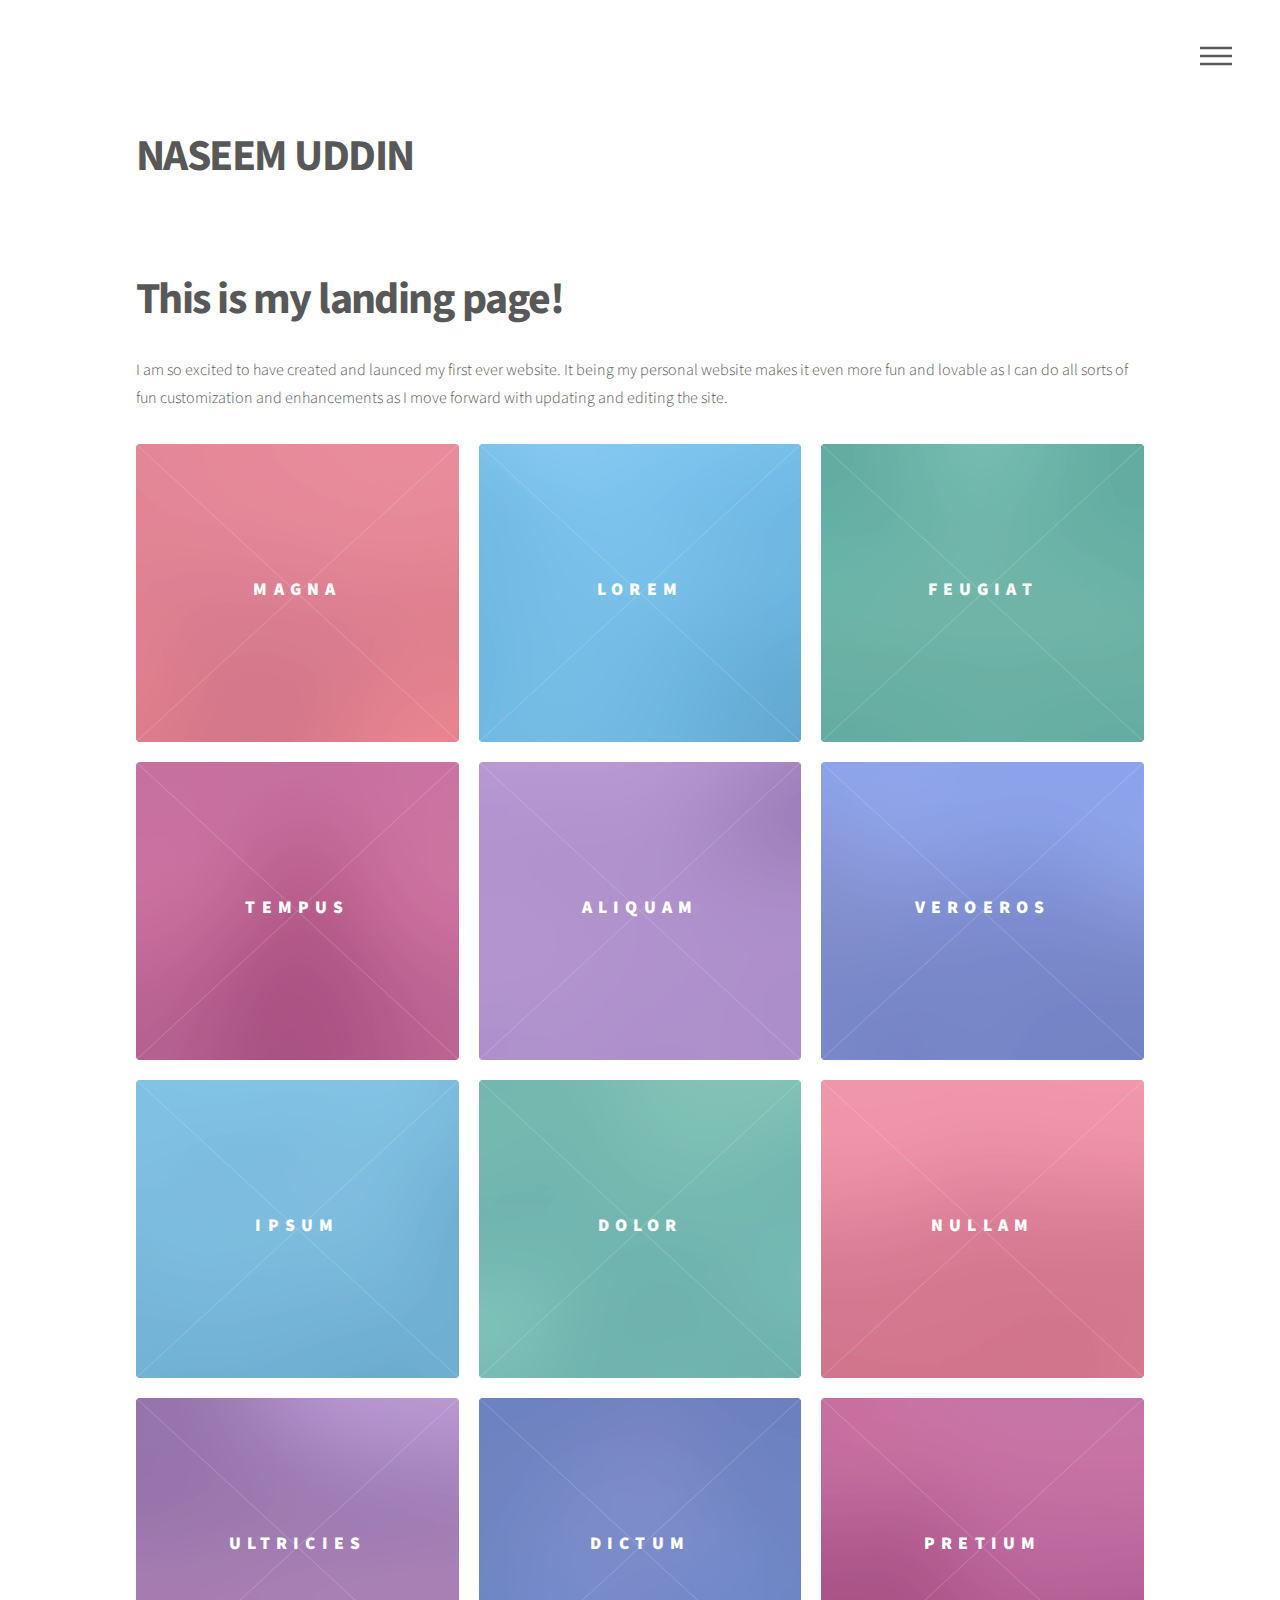
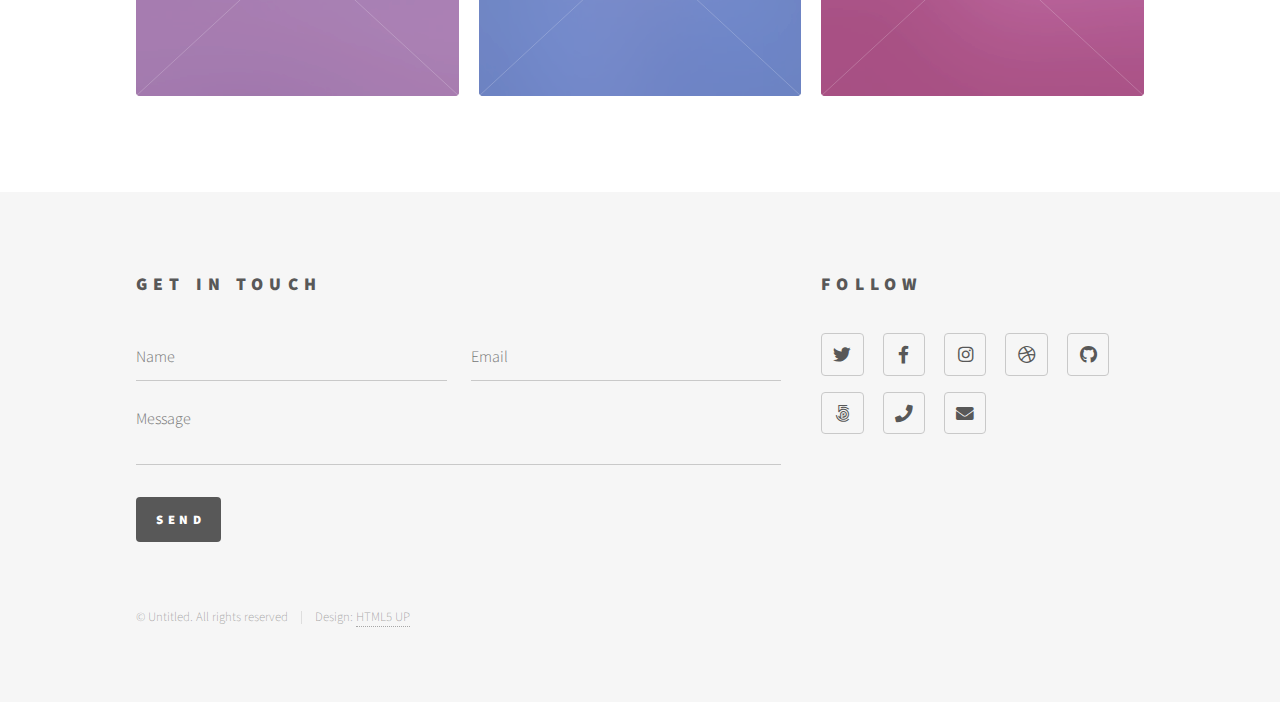
==== commit 989834c4: "second edit" ====
--- a/index.html
+++ b/index.html
@@ -40,10 +40,10 @@
 						<h2>Menu</h2>
 						<ul>
 							<li><a href="index.html">Home</a></li>
-							<li><a href="generic.html">Ipsum veroeros</a></li>
-							<li><a href="generic.html">Tempus etiam</a></li>
-							<li><a href="generic.html">Consequat dolor</a></li>
-							<li><a href="elements.html">Elements</a></li>
+							<li><a href="generic.html">Projects</a></li>
+							<li><a href="generic.html">Resume/CV</a></li>
+							<li><a href="generic.html">Activities</a></li>
+							<li><a href="elements.html">Contact</a></li>
 						</ul>
 					</nav>
 
@@ -52,7 +52,11 @@
 						<div class="inner">
 							<header>
 								<h1>This is my landing page!</h1>
-								<p>Etiam quis viverra lorem, in semper lorem. Sed nisl arcu euismod sit amet nisi euismod sed cursus arcu elementum ipsum arcu vivamus quis venenatis orci lorem ipsum et magna feugiat veroeros aliquam. Lorem ipsum dolor sit amet nullam dolore.</p>
+								<p>
+									I am so excited to have created and launced my first ever website. It being my personal website 
+									makes it even more fun and lovable as I can do all sorts of fun customization and enhancements as 
+									I move forward with updating and editing the site.
+								</p>
 							</header>
 							<section class="tiles">
 								<article class="style1">
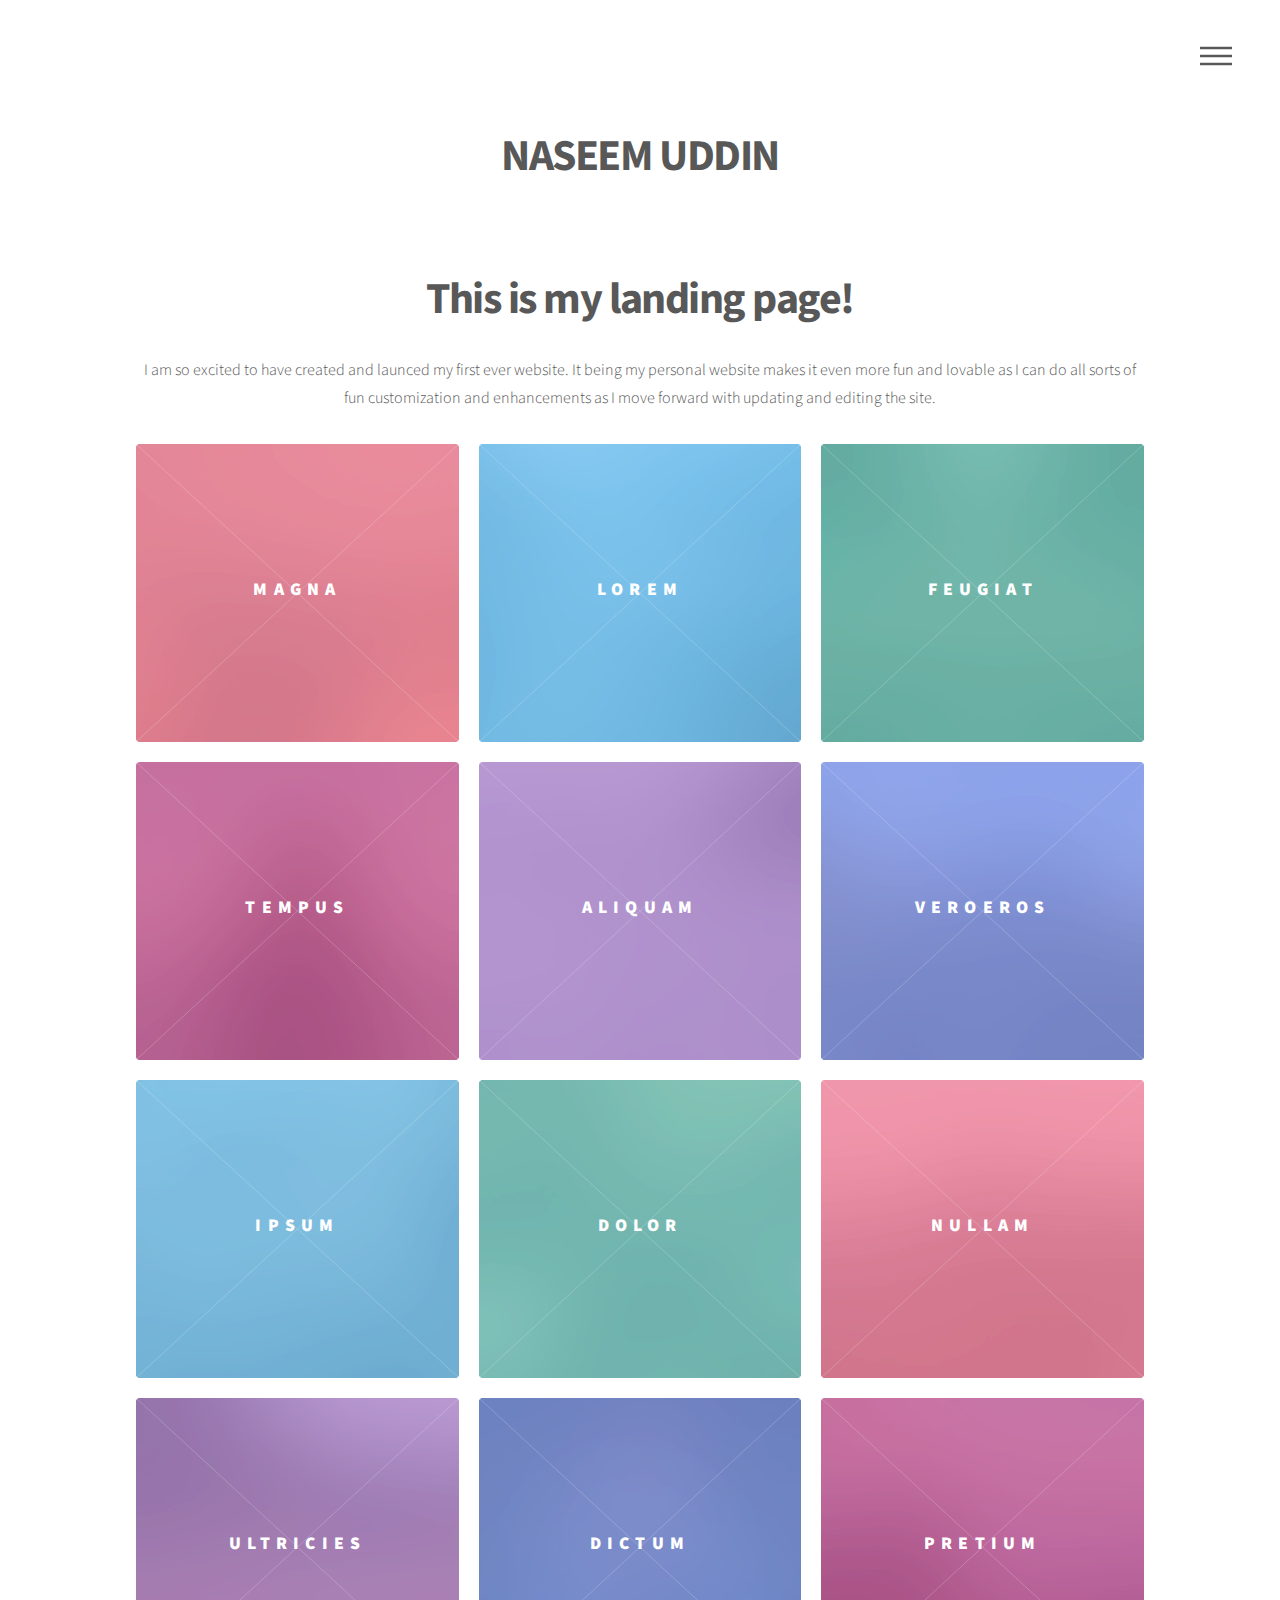
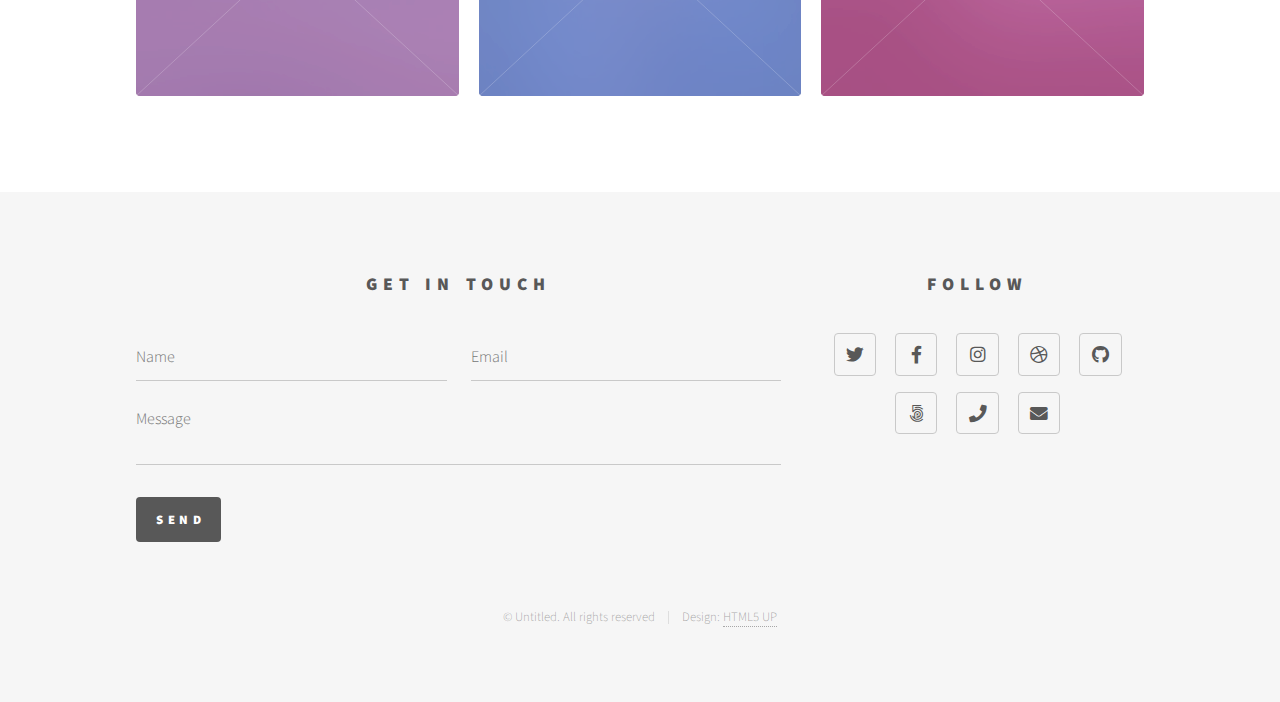
==== commit b207bcb0: "centered" ====
--- a/index.html
+++ b/index.html
@@ -12,6 +12,7 @@
 		<link rel="stylesheet" href="assets/css/main.css" />
 		<noscript><link rel="stylesheet" href="assets/css/noscript.css" /></noscript>
 	</head>
+
 	<body class="is-preload">
 		<!-- Wrapper -->
 			<div id="wrapper">
@@ -22,7 +23,7 @@
 
 							<!-- Logo -->
 								<a href="index.html" class="logo">
-									<h1><span class="title">Naseem Uddin</span></h1>
+									<h1 style="text-align: center;"> Naseem Uddin </h1>
 								</a>
 
 							<!-- Nav -->
--- a/assets/css/main.css
+++ b/assets/css/main.css
@@ -1,10 +1,10 @@
 @import url(fontawesome-all.min.css);
 @import url("https://fonts.googleapis.com/css?family=Source+Sans+Pro:300,700,900");
 
-/*
-	Phantom by HTML5 UP
-	html5up.net | @ajlkn
-	Free for personal and commercial use under the CCA 3.0 license (html5up.net/license)
+/*
+	Phantom by HTML5 UP
+	html5up.net | @ajlkn
+	Free for personal and commercial use under the CCA 3.0 license (html5up.net/license)
 */
 
 html, body, div, span, applet, object,
@@ -23,7 +23,9 @@
 	border: 0;
 	font-size: 100%;
 	font: inherit;
-	vertical-align: baseline;}
+	vertical-align: baseline;
+	text-align: center;
+}
 
 article, aside, details, figcaption, figure,
 footer, header, hgroup, menu, nav, section {
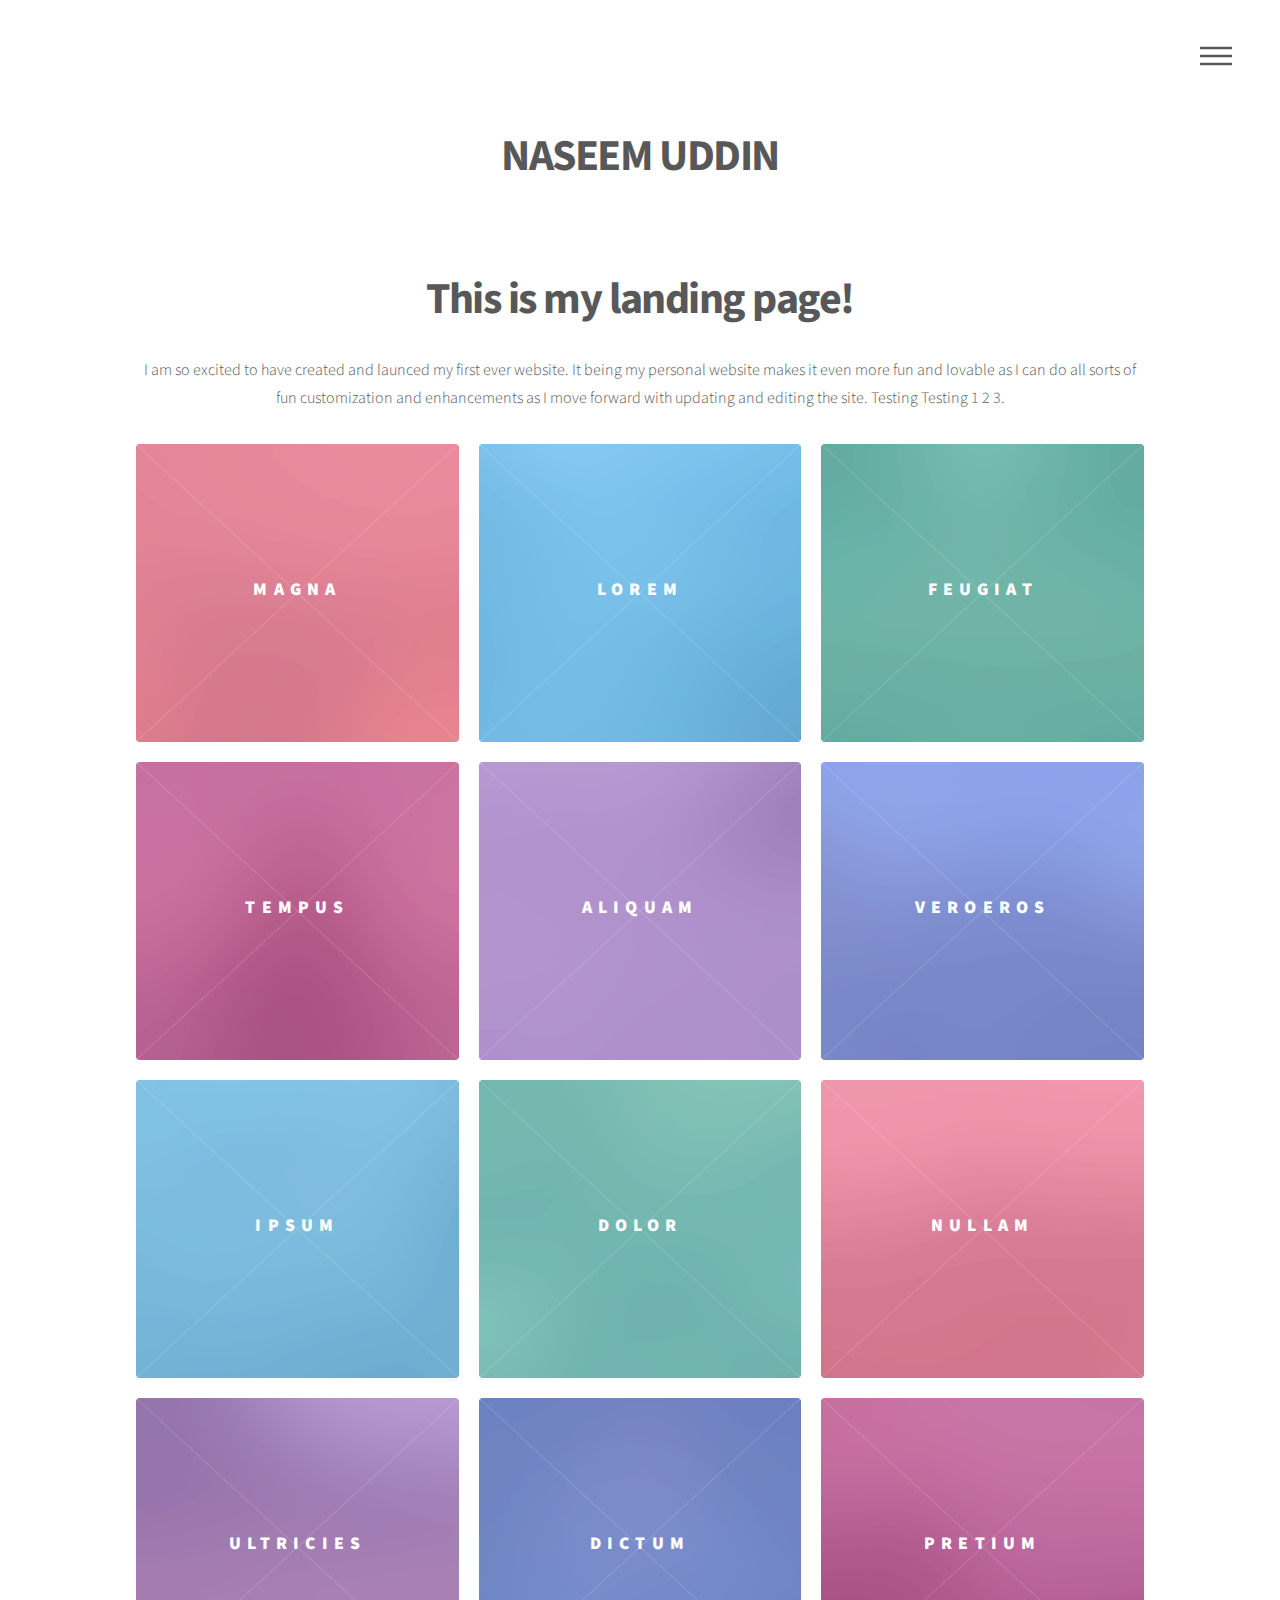
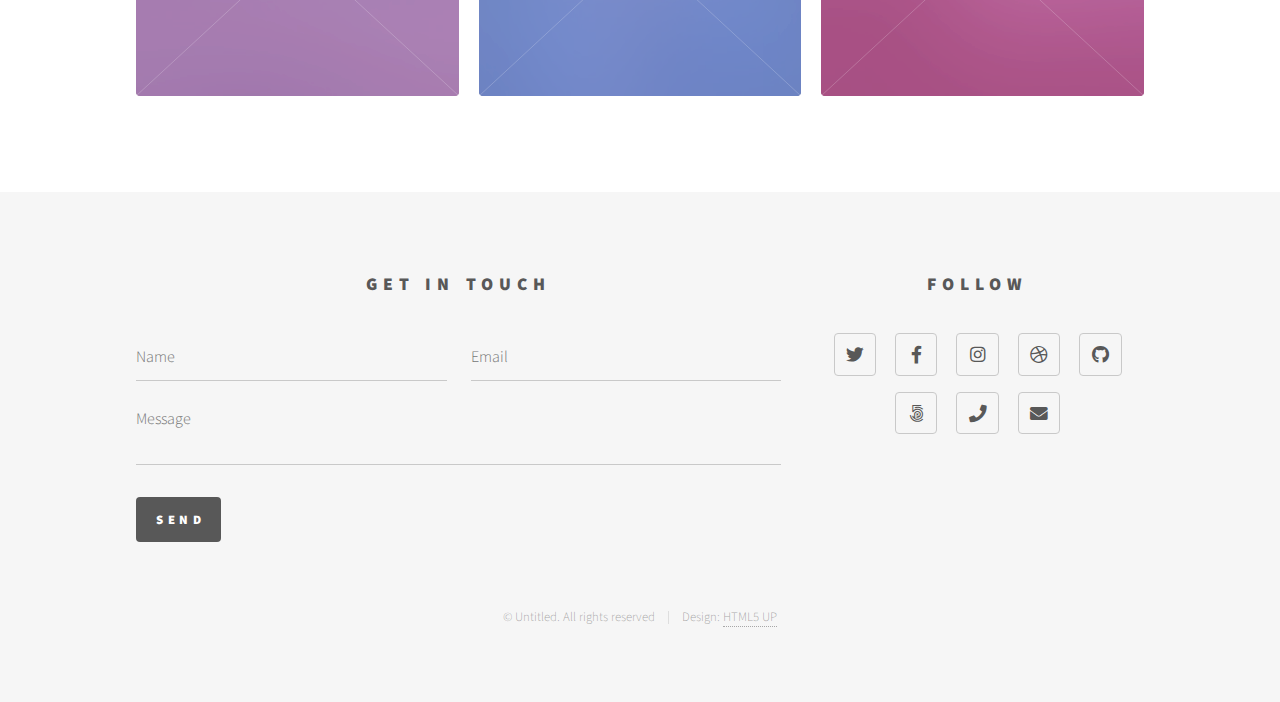
==== commit 0b7422e5: "test" ====
--- a/index.html
+++ b/index.html
@@ -23,7 +23,7 @@
 
 							<!-- Logo -->
 								<a href="index.html" class="logo">
-									<h1 style="text-align: center;"> Naseem Uddin </h1>
+									<h1> Naseem Uddin </h1>
 								</a>
 
 							<!-- Nav -->
@@ -56,7 +56,7 @@
 								<p>
 									I am so excited to have created and launced my first ever website. It being my personal website 
 									makes it even more fun and lovable as I can do all sorts of fun customization and enhancements as 
-									I move forward with updating and editing the site.
+									I move forward with updating and editing the site. Testing Testing 1 2 3.
 								</p>
 							</header>
 							<section class="tiles">
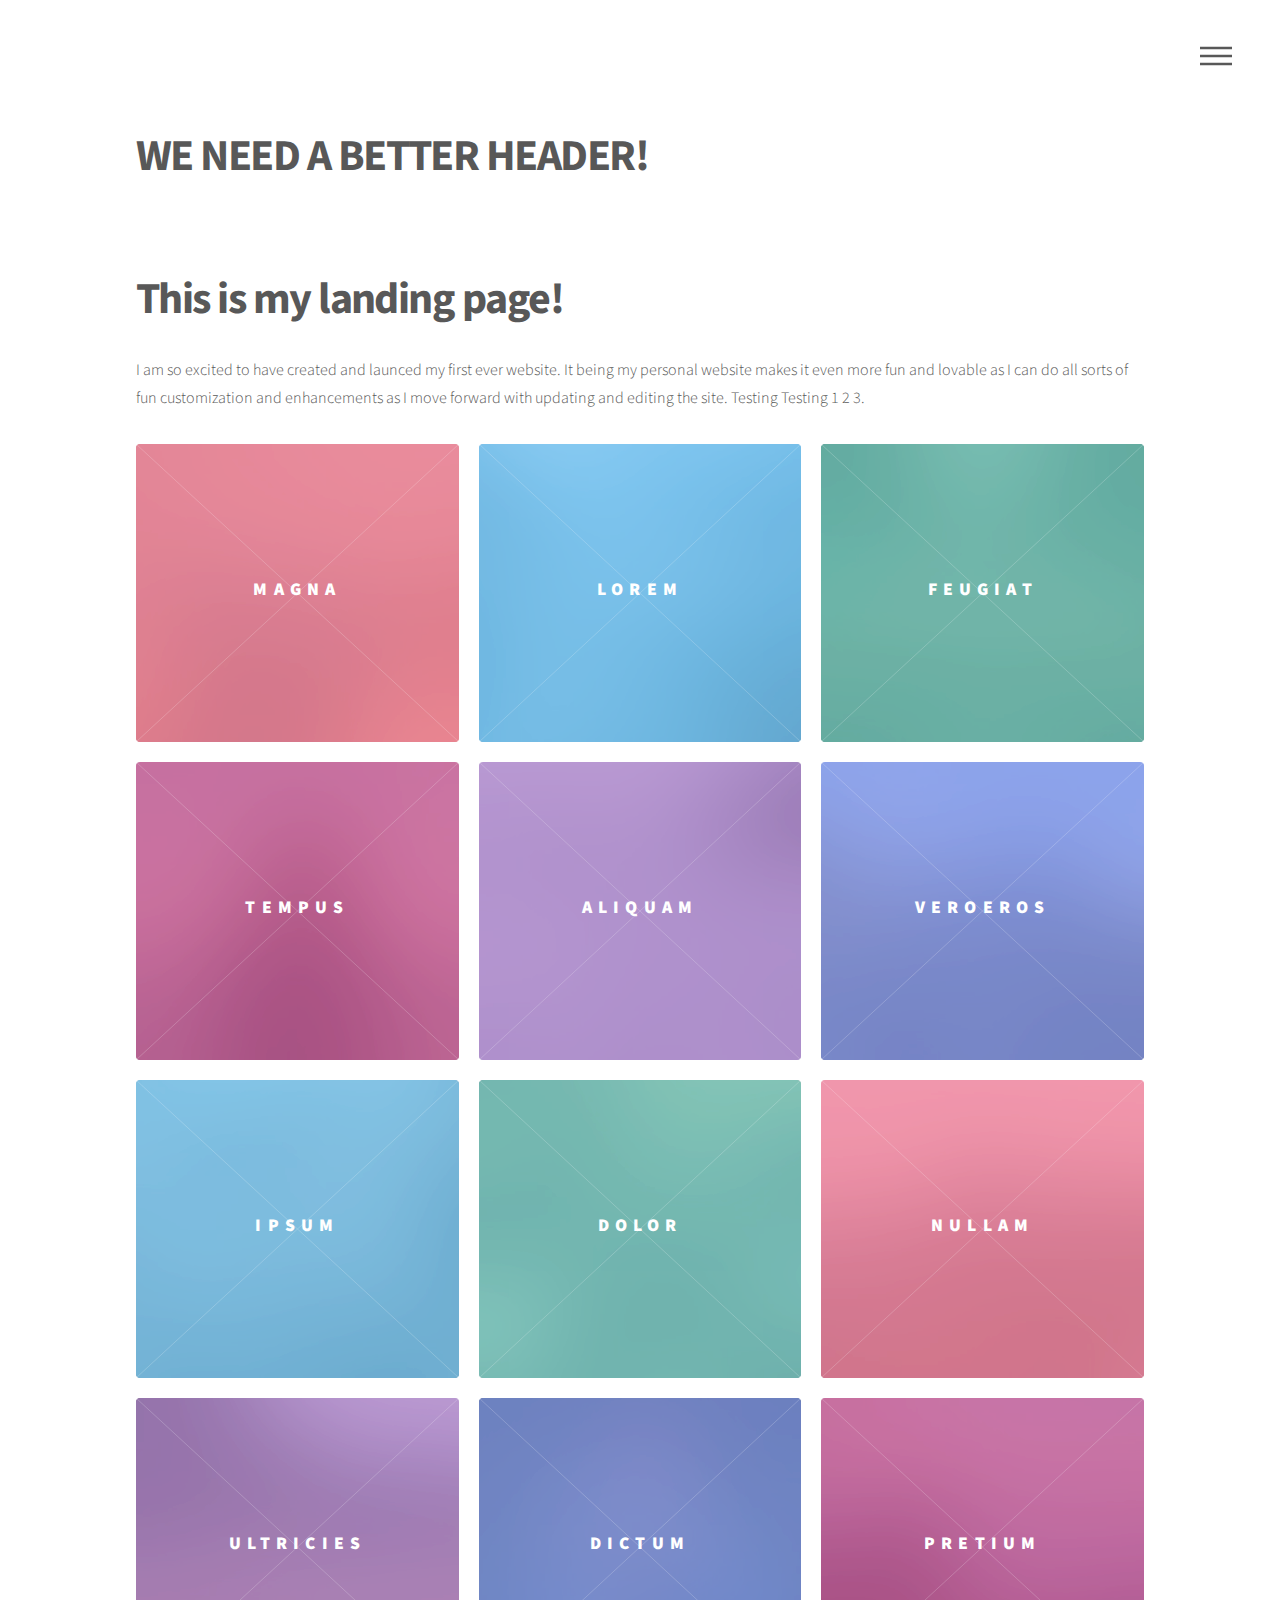
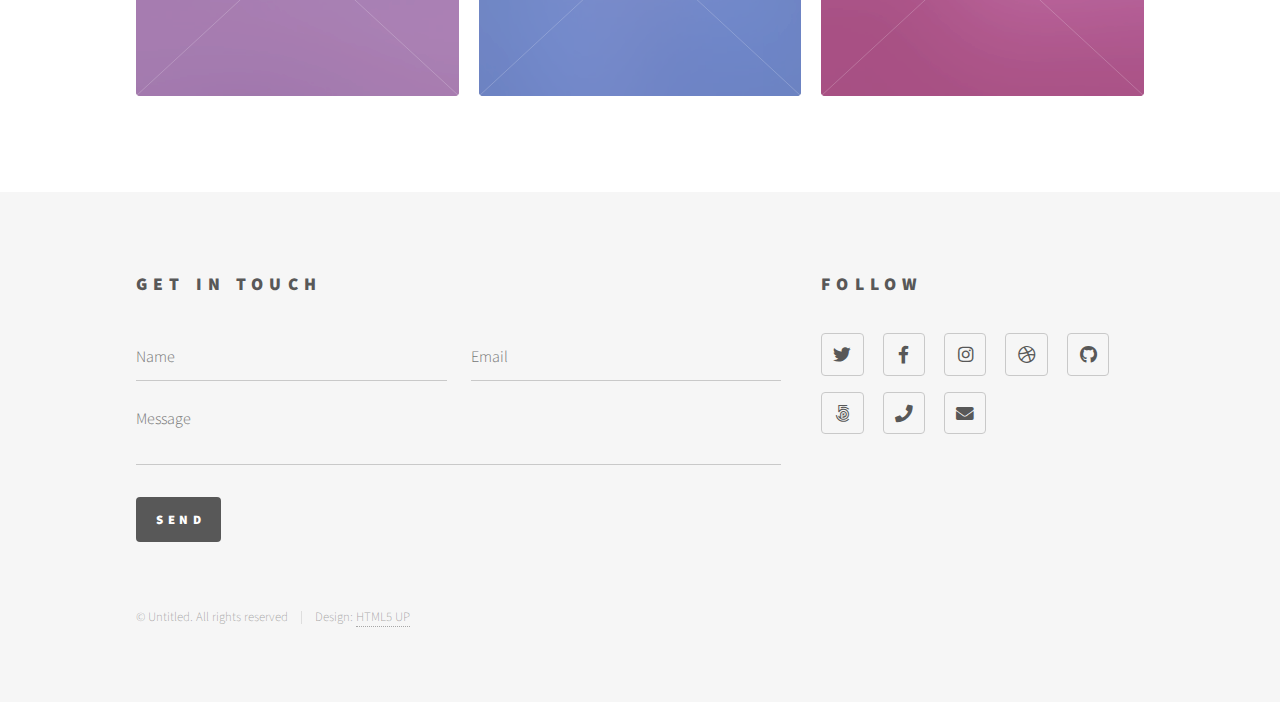
==== commit e45bab6f: "testiing centeralzing" ====
--- a/index.html
+++ b/index.html
@@ -23,7 +23,7 @@
 
 							<!-- Logo -->
 								<a href="index.html" class="logo">
-									<h1> Naseem Uddin </h1>
+									<h1>We need a better header!</h1>
 								</a>
 
 							<!-- Nav -->
@@ -67,7 +67,7 @@
 									<a href="generic.html">
 										<h2>Magna</h2>
 										<div class="content">
-											<p>Sed nisl arcu euismod sit amet nisi lorem etiam dolor veroeros et feugiat.</p>
+											<p>Section 1</p>
 										</div>
 									</a>
 								</article>
@@ -78,7 +78,7 @@
 									<a href="generic.html">
 										<h2>Lorem</h2>
 										<div class="content">
-											<p>Sed nisl arcu euismod sit amet nisi lorem etiam dolor veroeros et feugiat.</p>
+											<p>Section 2</p>
 										</div>
 									</a>
 								</article>
@@ -89,7 +89,7 @@
 									<a href="generic.html">
 										<h2>Feugiat</h2>
 										<div class="content">
-											<p>Sed nisl arcu euismod sit amet nisi lorem etiam dolor veroeros et feugiat.</p>
+											<p>Section 3</p>
 										</div>
 									</a>
 								</article>
@@ -100,7 +100,7 @@
 									<a href="generic.html">
 										<h2>Tempus</h2>
 										<div class="content">
-											<p>Sed nisl arcu euismod sit amet nisi lorem etiam dolor veroeros et feugiat.</p>
+											<p>Section 4</p>
 										</div>
 									</a>
 								</article>
@@ -111,7 +111,7 @@
 									<a href="generic.html">
 										<h2>Aliquam</h2>
 										<div class="content">
-											<p>Sed nisl arcu euismod sit amet nisi lorem etiam dolor veroeros et feugiat.</p>
+											<p>Section 4</p>
 										</div>
 									</a>
 								</article>
@@ -122,7 +122,7 @@
 									<a href="generic.html">
 										<h2>Veroeros</h2>
 										<div class="content">
-											<p>Sed nisl arcu euismod sit amet nisi lorem etiam dolor veroeros et feugiat.</p>
+											<p>Section 5</p>
 										</div>
 									</a>
 								</article>
@@ -133,7 +133,7 @@
 									<a href="generic.html">
 										<h2>Ipsum</h2>
 										<div class="content">
-											<p>Sed nisl arcu euismod sit amet nisi lorem etiam dolor veroeros et feugiat.</p>
+											<p>Section 6</p>
 										</div>
 									</a>
 								</article>
@@ -144,7 +144,7 @@
 									<a href="generic.html">
 										<h2>Dolor</h2>
 										<div class="content">
-											<p>Sed nisl arcu euismod sit amet nisi lorem etiam dolor veroeros et feugiat.</p>
+											<p>Section 7</p>
 										</div>
 									</a>
 								</article>
@@ -155,7 +155,7 @@
 									<a href="generic.html">
 										<h2>Nullam</h2>
 										<div class="content">
-											<p>Sed nisl arcu euismod sit amet nisi lorem etiam dolor veroeros et feugiat.</p>
+											<p>Section 8</p>
 										</div>
 									</a>
 								</article>
@@ -166,7 +166,7 @@
 									<a href="generic.html">
 										<h2>Ultricies</h2>
 										<div class="content">
-											<p>Sed nisl arcu euismod sit amet nisi lorem etiam dolor veroeros et feugiat.</p>
+											<p>Section 9</p>
 										</div>
 									</a>
 								</article>
@@ -177,7 +177,7 @@
 									<a href="generic.html">
 										<h2>Dictum</h2>
 										<div class="content">
-											<p>Sed nisl arcu euismod sit amet nisi lorem etiam dolor veroeros et feugiat.</p>
+											<p>Section 10</p>
 										</div>
 									</a>
 								</article>
@@ -188,7 +188,7 @@
 									<a href="generic.html">
 										<h2>Pretium</h2>
 										<div class="content">
-											<p>Sed nisl arcu euismod sit amet nisi lorem etiam dolor veroeros et feugiat.</p>
+											<p>Section 11</p>
 										</div>
 									</a>
 								</article>
--- a/assets/css/main.css
+++ b/assets/css/main.css
@@ -24,7 +24,6 @@
 	font-size: 100%;
 	font: inherit;
 	vertical-align: baseline;
-	text-align: center;
 }
 
 article, aside, details, figcaption, figure,
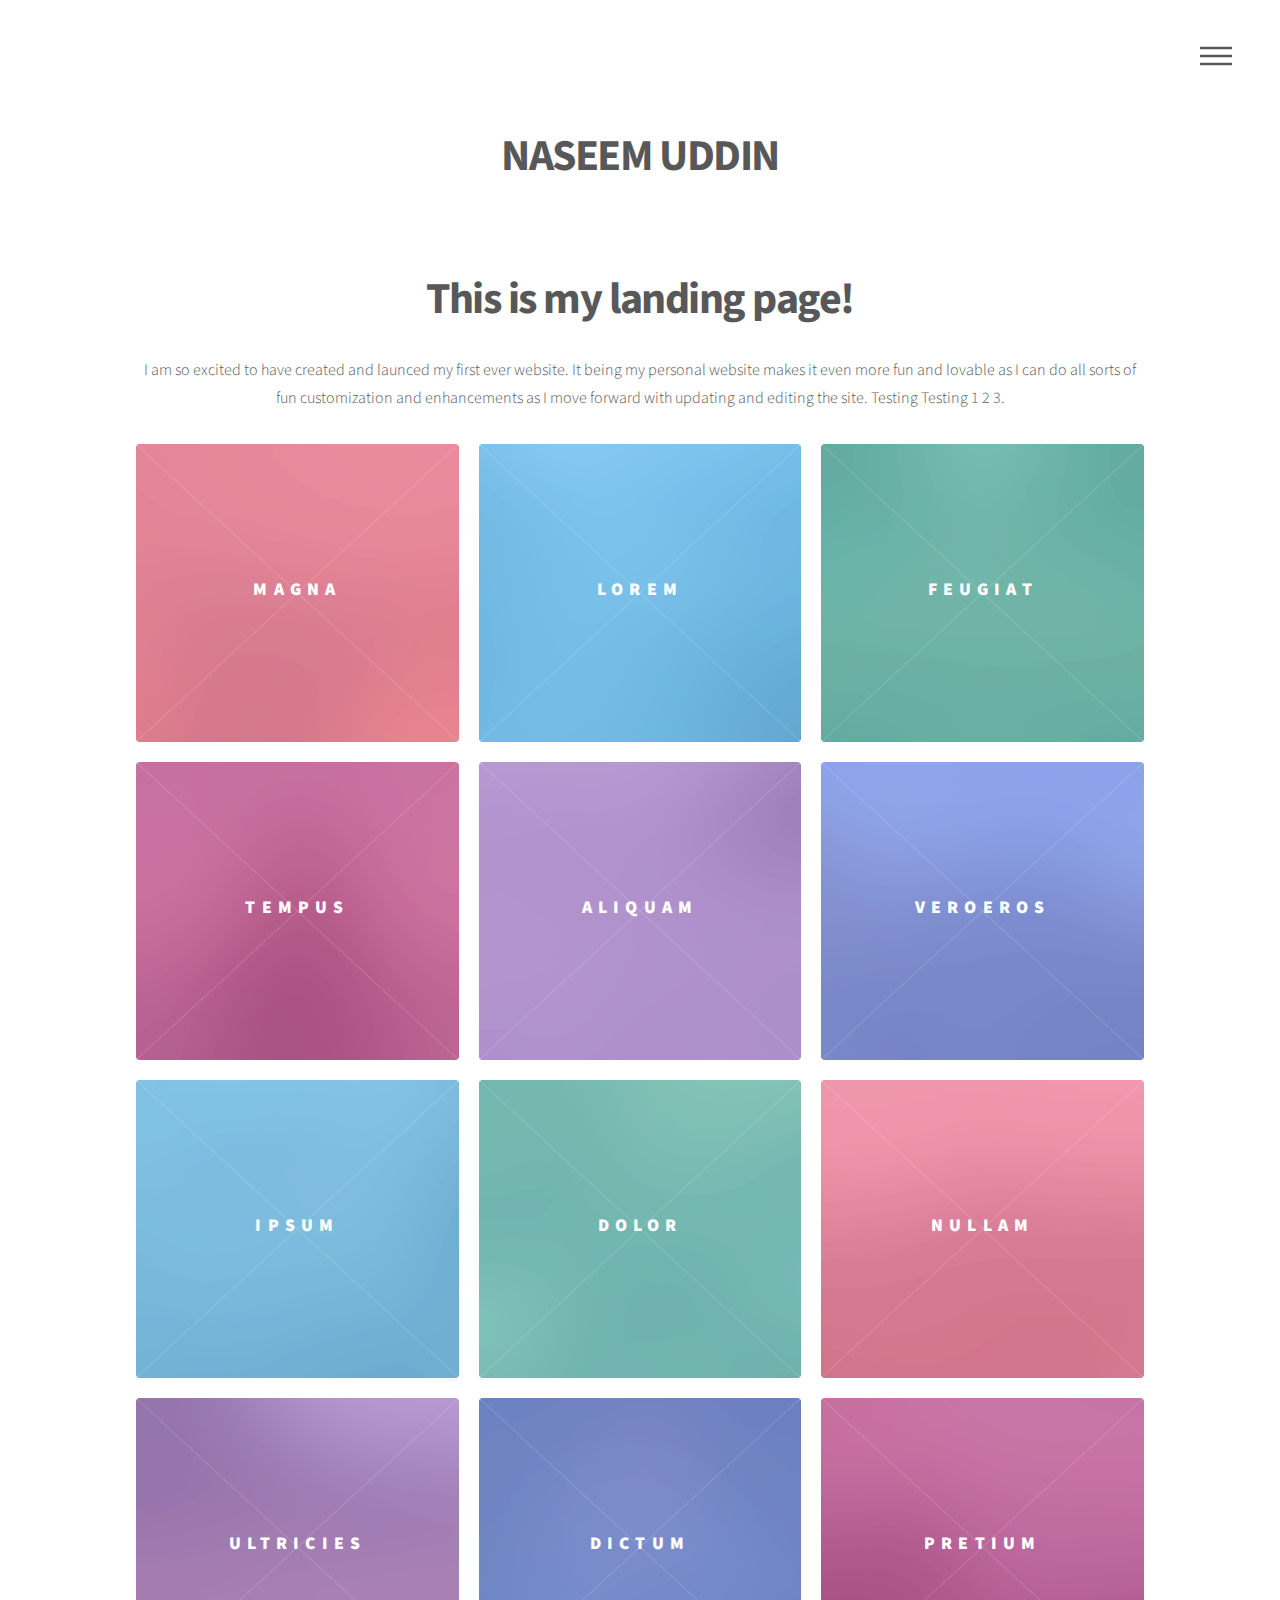
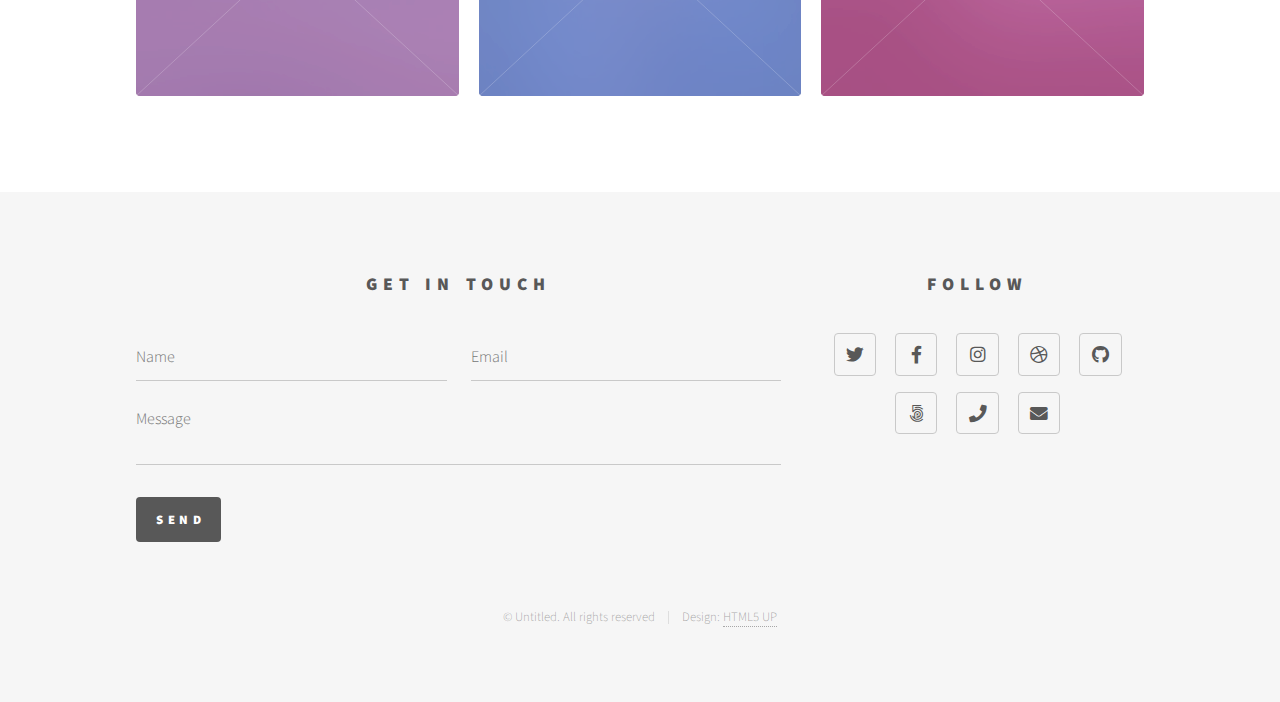
==== commit 2d735f87: "test for centeralization again!!!!" ====
--- a/index.html
+++ b/index.html
@@ -23,7 +23,7 @@
 
 							<!-- Logo -->
 								<a href="index.html" class="logo">
-									<h1>We need a better header!</h1>
+									<h1>Naseem Uddin</h1>
 								</a>
 
 							<!-- Nav -->
--- a/assets/css/main.css
+++ b/assets/css/main.css
@@ -24,6 +24,7 @@
 	font-size: 100%;
 	font: inherit;
 	vertical-align: baseline;
+	text-align: center;
 }
 
 article, aside, details, figcaption, figure,
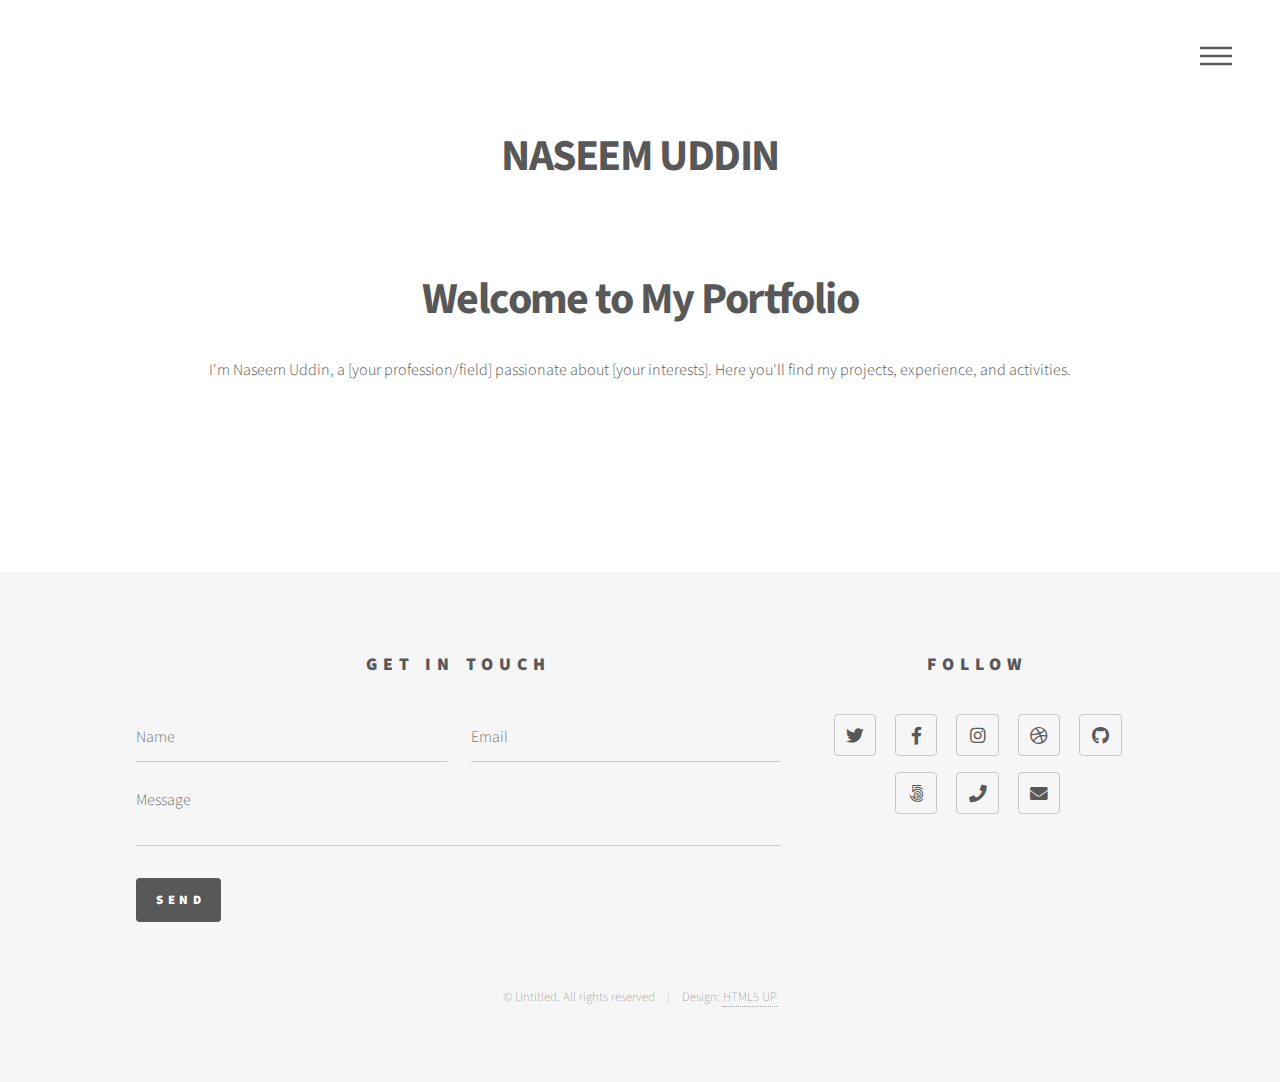
==== commit bf48bea8: "slowly getting this into frame" ====
--- a/index.html
+++ b/index.html
@@ -41,10 +41,12 @@
 						<h2>Menu</h2>
 						<ul>
 							<li><a href="index.html">Home</a></li>
-							<li><a href="generic.html">Projects</a></li>
-							<li><a href="generic.html">Resume/CV</a></li>
-							<li><a href="generic.html">Activities</a></li>
-							<li><a href="elements.html">Contact</a></li>
+							<li><a href="projects.html">Projects</a></li>
+							<li><a href="Naseem_Uddin_Resume.pdf">Resume/CV</a></li>
+							<li><a href="experience.html">Experience</a></li>
+							<li><a href="activities.html">Activities</a></li>
+							<li><a href="volunteering.html">Volunteering</a></li>
+							<li><a href="about.html">About Me</a></li>
 						</ul>
 					</nav>
 
@@ -52,11 +54,10 @@
 					<div id="main">
 						<div class="inner">
 							<header>
-								<h1>This is my landing page!</h1>
+								<h1>Welcome to My Portfolio</h1>
 								<p>
-									I am so excited to have created and launced my first ever website. It being my personal website 
-									makes it even more fun and lovable as I can do all sorts of fun customization and enhancements as 
-									I move forward with updating and editing the site. Testing Testing 1 2 3.
+									I'm Naseem Uddin, a [your profession/field] passionate about [your interests].
+									Here you'll find my projects, experience, and activities.
 								</p>
 							</header>
 							<section class="tiles">
@@ -64,10 +65,10 @@
 									<span class="image">
 										<img src="images/pic01.jpg" alt="" />
 									</span>
-									<a href="generic.html">
-										<h2>Magna</h2>
-										<div class="content">
-											<p>Section 1</p>
+									<a href="projects.html">
+										<h2>Projects</h2>
+										<div class="content">
+											<p>These are the projects I have worked on.</p>
 										</div>
 									</a>
 								</article>
@@ -76,9 +77,9 @@
 										<img src="images/pic02.jpg" alt="" />
 									</span>
 									<a href="generic.html">
-										<h2>Lorem</h2>
-										<div class="content">
-											<p>Section 2</p>
+										<h2>Resume/CV</h2>
+										<div class="content">
+											<p>See my resume and CV here.</p>
 										</div>
 									</a>
 								</article>
@@ -87,9 +88,9 @@
 										<img src="images/pic03.jpg" alt="" />
 									</span>
 									<a href="generic.html">
-										<h2>Feugiat</h2>
-										<div class="content">
-											<p>Section 3</p>
+										<h2>Experience</h2>
+										<div class="content">
+											<p>This is a list of my work experience.</p>
 										</div>
 									</a>
 								</article>
@@ -98,9 +99,9 @@
 										<img src="images/pic04.jpg" alt="" />
 									</span>
 									<a href="generic.html">
-										<h2>Tempus</h2>
-										<div class="content">
-											<p>Section 4</p>
+										<h2>Activities</h2>
+										<div class="content">
+											<p>This is a list of my activities.</p>
 										</div>
 									</a>
 								</article>
@@ -109,9 +110,9 @@
 										<img src="images/pic05.jpg" alt="" />
 									</span>
 									<a href="generic.html">
-										<h2>Aliquam</h2>
-										<div class="content">
-											<p>Section 4</p>
+										<h2>Volunteering</h2>
+										<div class="content">
+											<p>This is a list of my volunteering experiences.</p>
 										</div>
 									</a>
 								</article>
@@ -120,9 +121,9 @@
 										<img src="images/pic06.jpg" alt="" />
 									</span>
 									<a href="generic.html">
-										<h2>Veroeros</h2>
-										<div class="content">
-											<p>Section 5</p>
+										<h2>About Me</h2>
+										<div class="content">
+											<p>This is a little bit about me.</p>
 										</div>
 									</a>
 								</article>
